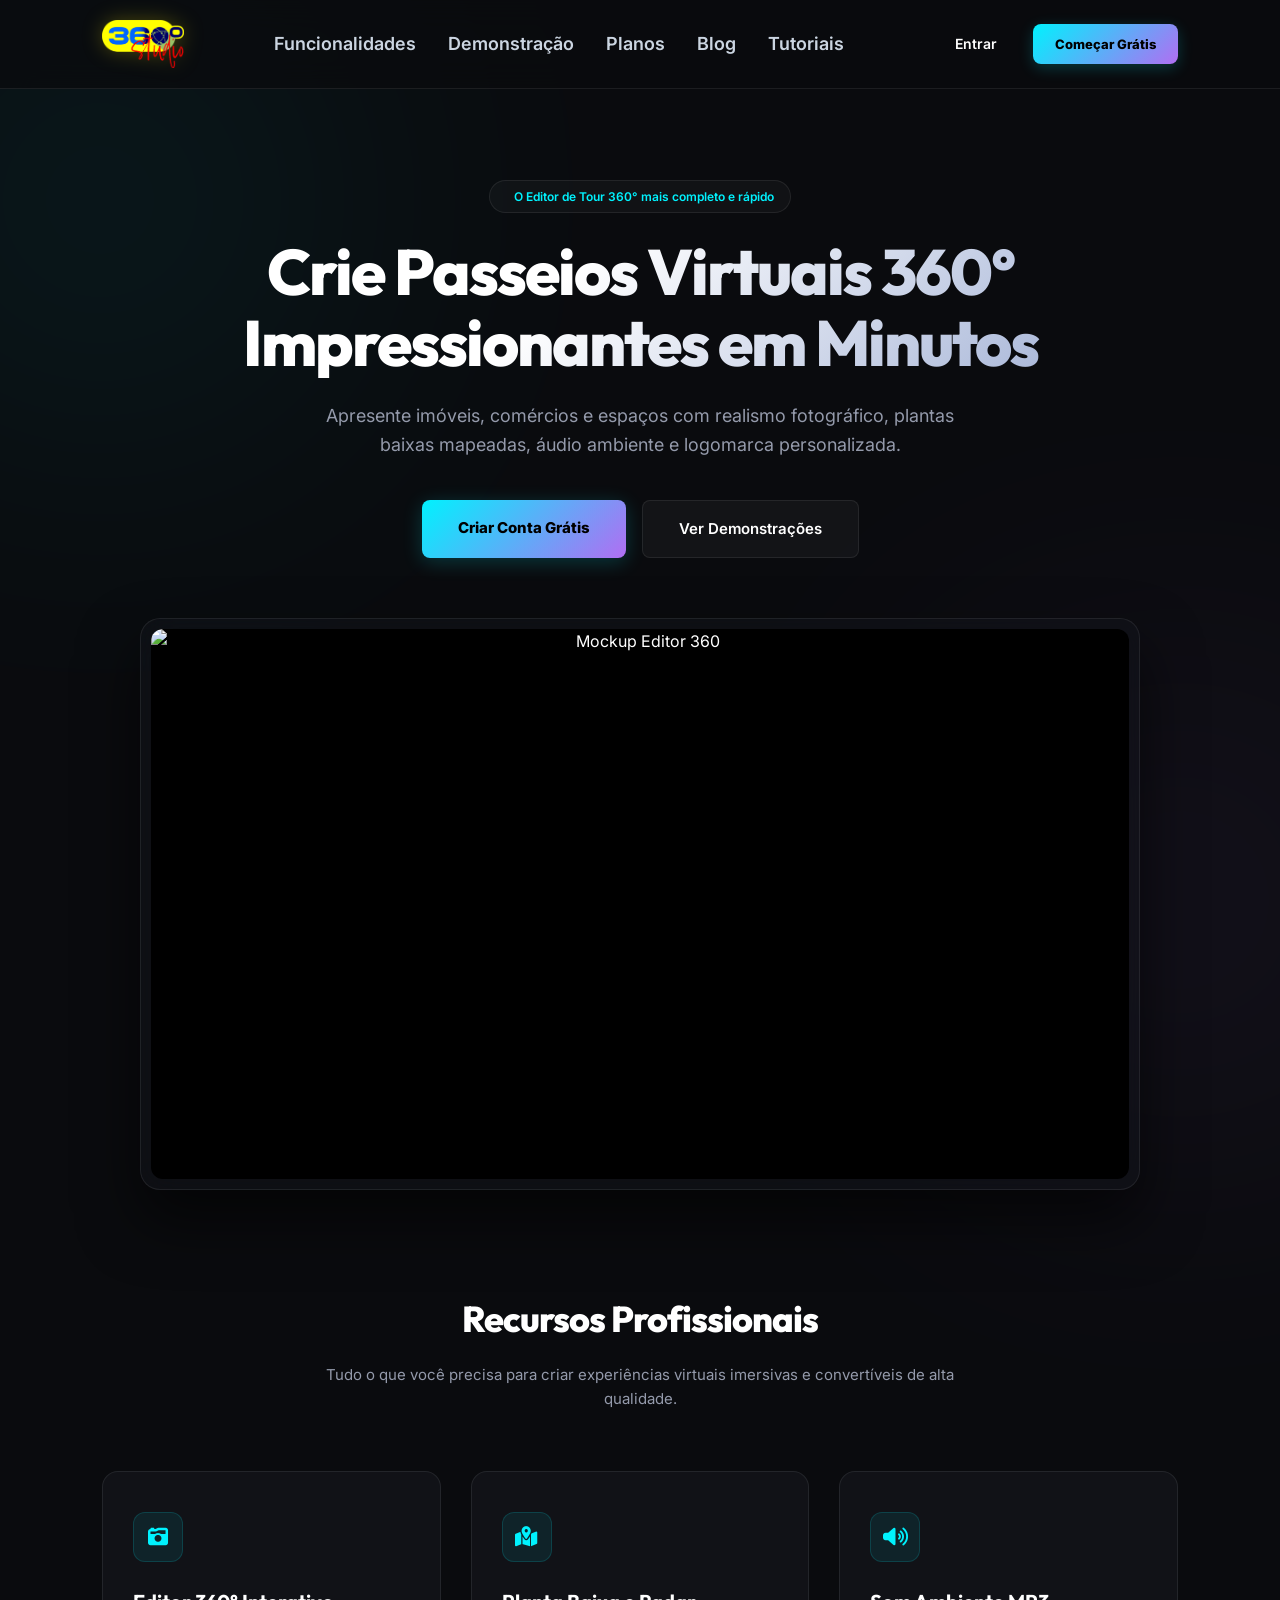
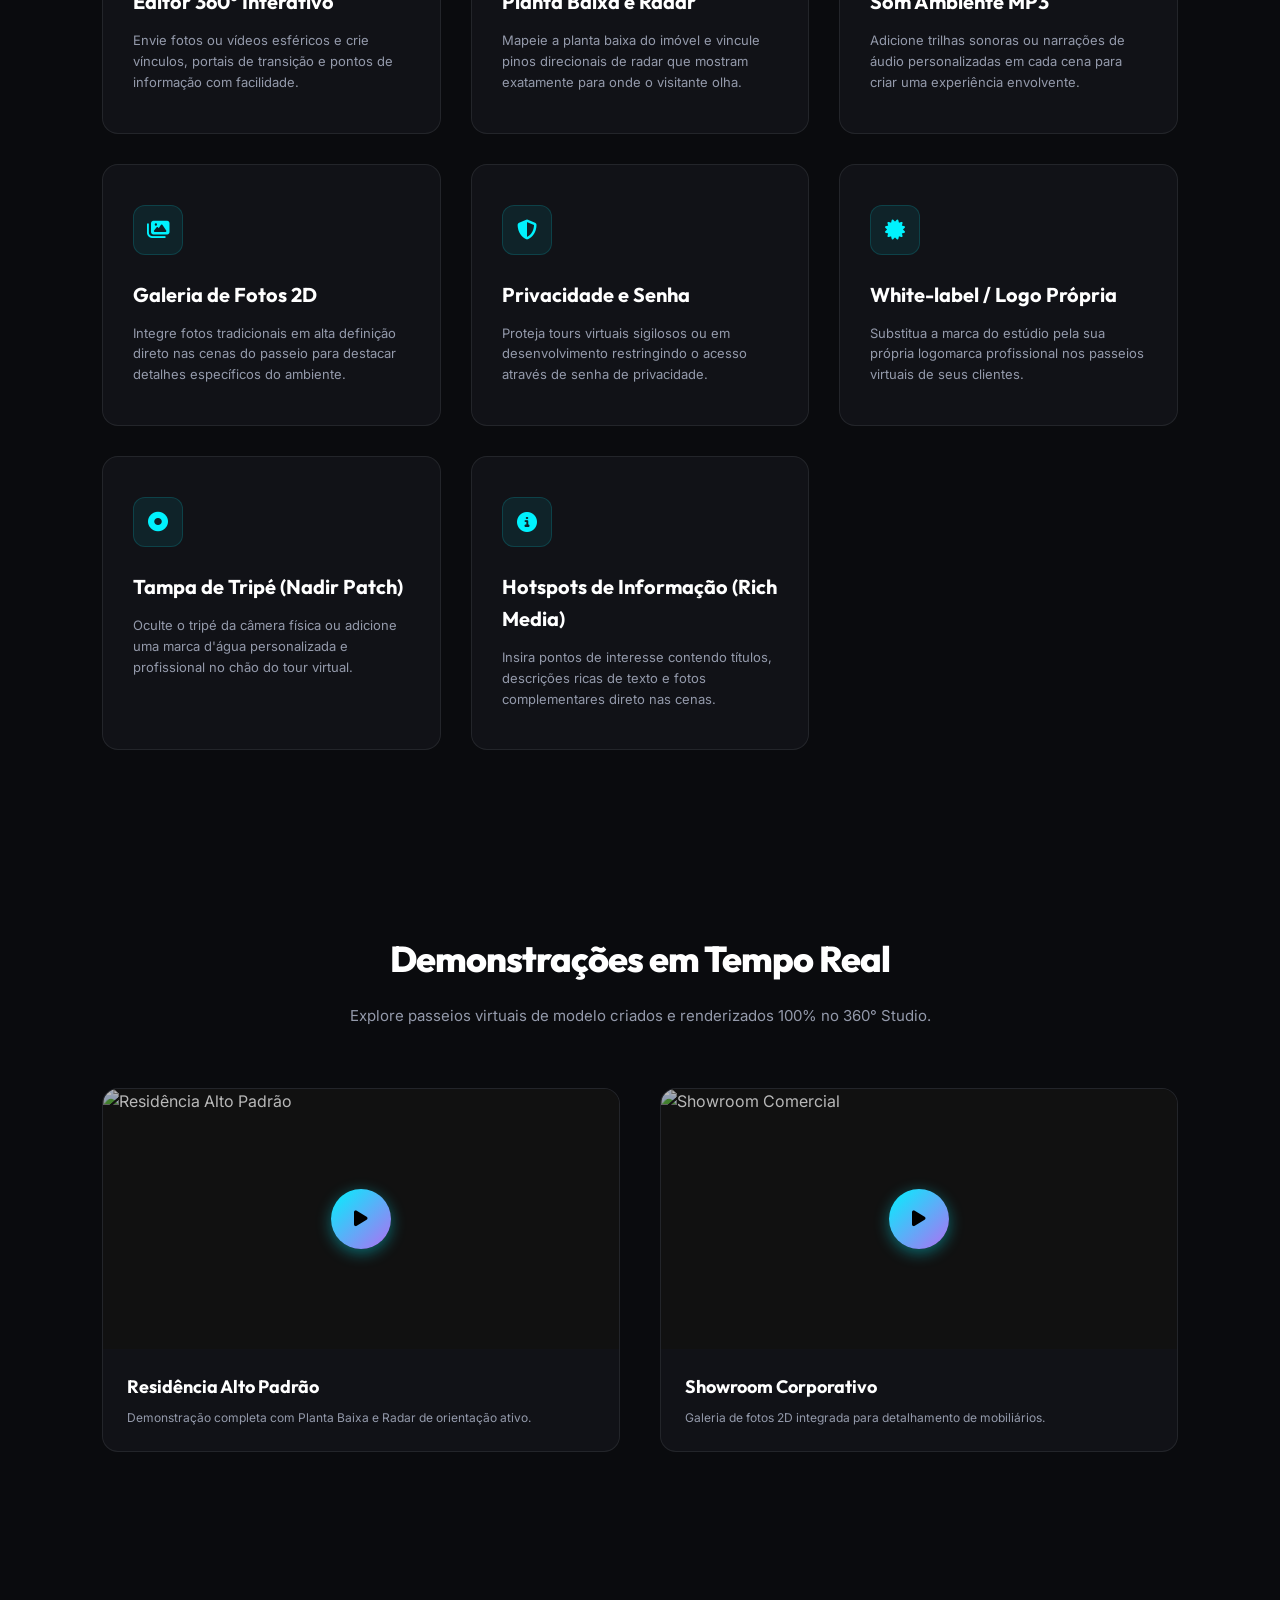
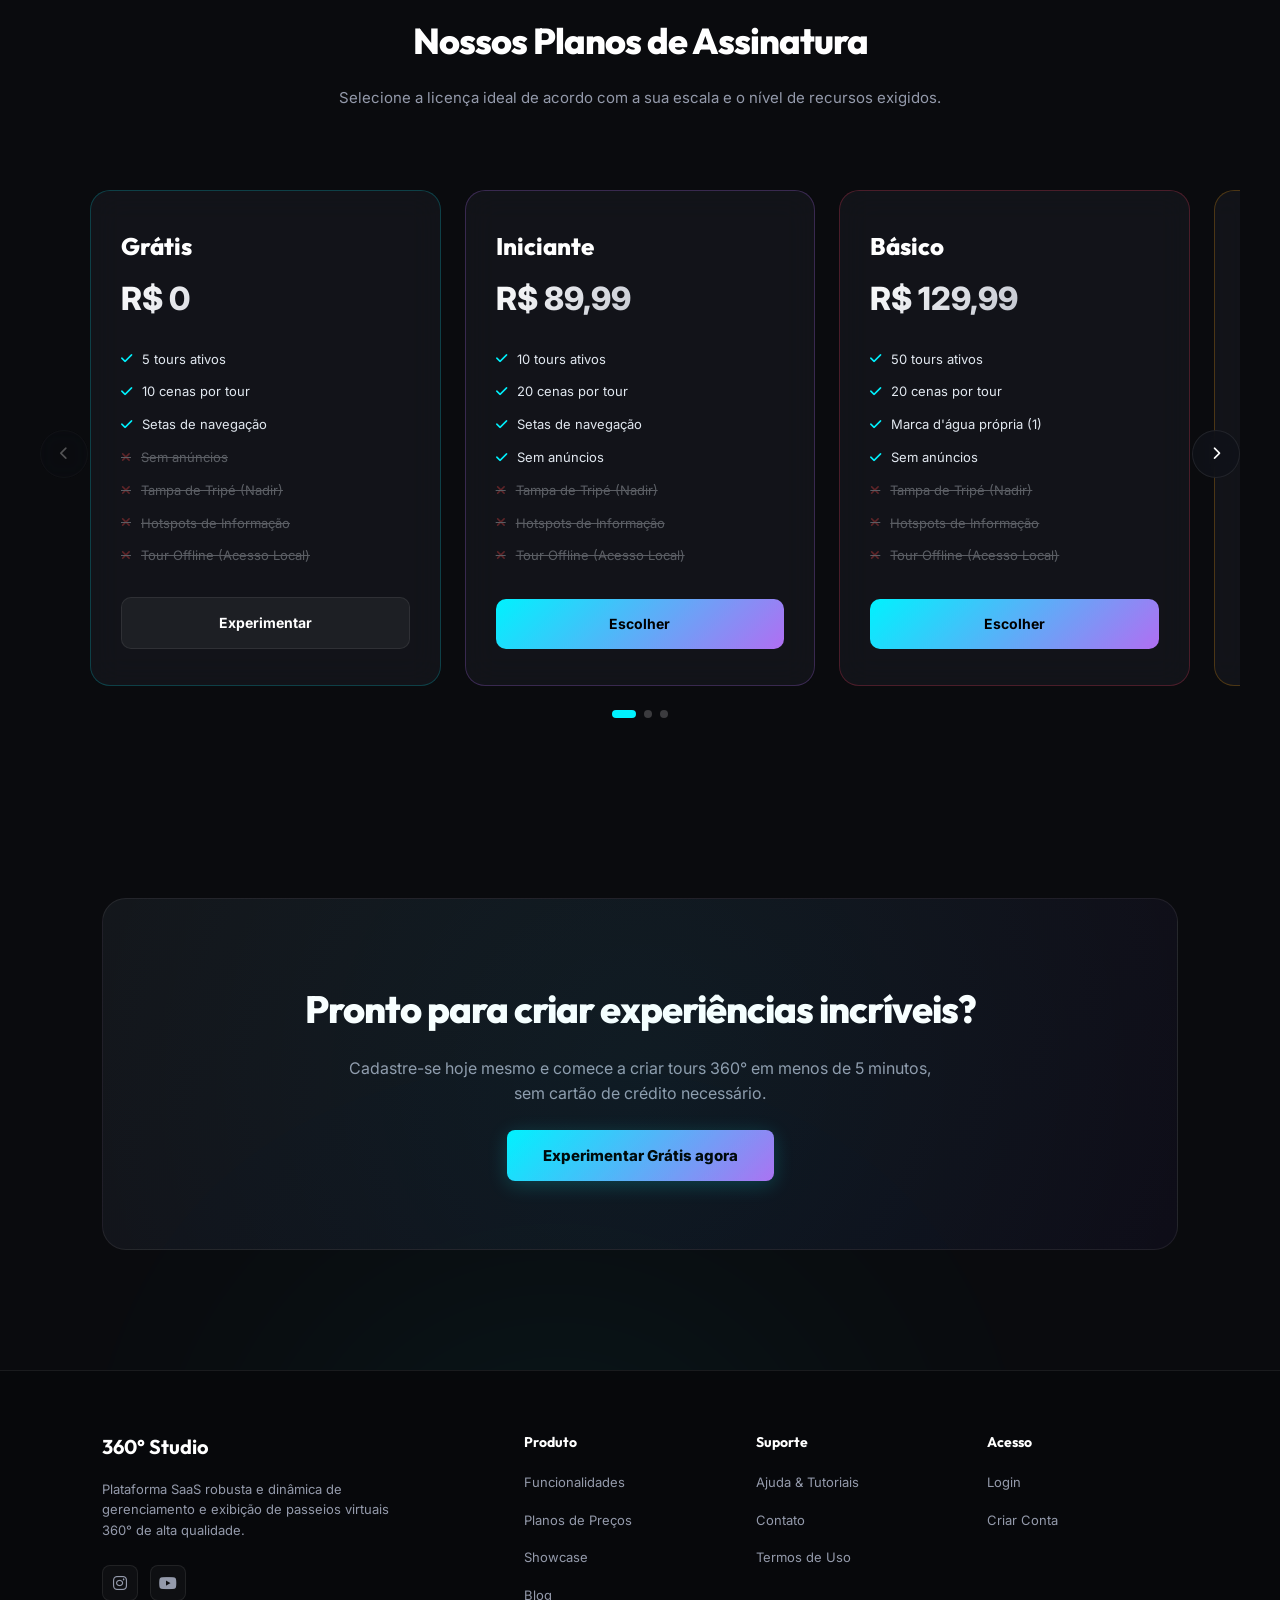
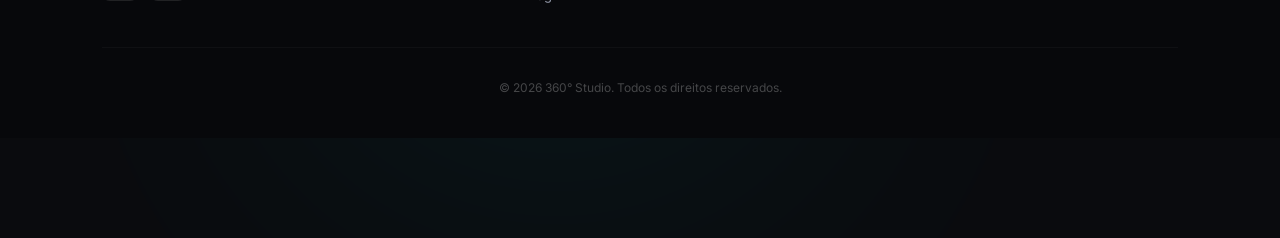
==== index.html @ ecffb5f2 "feat: HML environment on 360studio.hubdigital360.com/hml and instant hotspot creation with design st" ====
<!DOCTYPE html>
<html lang="pt-BR">
<head>
    <meta charset="UTF-8">
    <meta http-equiv="Cache-Control" content="no-cache, no-store, must-revalidate" />
    <meta http-equiv="Pragma" content="no-cache" />
    <meta http-equiv="Expires" content="0" />
    <meta name="viewport" content="width=device-width, initial-scale=1.0">
    <script>
        const urlParams = new URLSearchParams(window.location.search);
        if (!urlParams.has('id')) {
            window.location.href = 'home.html';
        }
    </script>
    <title>360º Studio - Plataforma de Tours Virtuais</title>
    <!-- Meta Tags para Compartilhamento e Redes Sociais (WhatsApp, Telegram, etc) -->
    <meta name="description" content="360º Studio - Plataforma profissional para criação e compartilhamento de tours virtuais imersivos em 360 graus.">
    <meta property="og:type" content="website">
    <meta property="og:url" content="https://360studio.hubdigital360.com/">
    <meta property="og:title" content="360º Studio - Plataforma de Tours Virtuais">
    <meta property="og:description" content="360º Studio - Plataforma profissional para criação e compartilhamento de tours virtuais imersivos em 360 graus.">
    <meta property="og:image" content="https://360studio.hubdigital360.com/assets/favicon.png">
    <meta property="twitter:card" content="summary_large_image">
    <meta property="twitter:title" content="360º Studio - Plataforma de Tours Virtuais">
    <meta property="twitter:description" content="360º Studio - Plataforma profissional para criação e compartilhamento de tours virtuais imersivos em 360 graus.">
    <!-- Google Fonts -->
    <link rel="preconnect" href="https://fonts.googleapis.com">
    <link rel="preconnect" href="https://fonts.gstatic.com" crossorigin>
    <link href="https://fonts.googleapis.com/css2?family=Inter:wght@300;400;500;600;700&family=Outfit:wght@400;600;700;800&display=swap" rel="stylesheet">
    <!-- FontAwesome Icons -->
    <link rel="stylesheet" href="https://cdnjs.cloudflare.com/ajax/libs/font-awesome/6.4.0/css/all.min.css">
    <!-- A-Frame VR Library -->
    <script src="https://aframe.io/releases/1.4.2/aframe.min.js"></script>
    <!-- A-Frame Look-At Component -->
    <script src="https://unpkg.com/aframe-look-at-component@0.8.0/dist/aframe-look-at-component.min.js"></script>
    <!-- Custom CSS -->
    <link rel="stylesheet" href="style.css?v=1.6.2">
    <!-- Favicon -->
    <link rel="icon" type="image/png" href="assets/favicon.png">
</head>
<body>
    <div class="app-container">
        <!-- SIDEBAR DE FERRAMENTAS MODULAR (RAIL + DRAWER) -->
        <aside class="sidebar-modular" id="sidebar">
            <!-- 1. ICON RAIL (Barra Vertical Compacta) -->
            <div class="editor-tool-rail">
                <div class="rail-top">
                    <a href="dashboard.html" class="tool-rail-btn rail-brand" title="Voltar ao Painel">
                        <i class="fa-solid fa-wand-magic-sparkles"></i>
                    </a>
                </div>

                <div class="rail-nav">
                    <button class="tool-rail-btn active" data-tab="scenes" title="Cenas do Tour" onclick="openToolTab('scenes')">
                        <i class="fa-solid fa-layer-group"></i>
                        <span>Cenas</span>
                    </button>

                    <button class="tool-rail-btn" data-tab="upload" title="Carregar Mídia 360°" onclick="openToolTab('upload')">
                        <i class="fa-solid fa-cloud-arrow-up"></i>
                        <span>Upload</span>
                    </button>

                    <button class="tool-rail-btn" data-tab="hotspots" title="Portais de Navegação" onclick="openToolTab('hotspots')">
                        <i class="fa-solid fa-location-dot"></i>
                        <span>Portais</span>
                    </button>

                    <button class="tool-rail-btn" data-tab="floorplan" title="Planta Baixa" onclick="openToolTab('floorplan')">
                        <i class="fa-solid fa-map"></i>
                        <span>Planta</span>
                    </button>

                    <button class="tool-rail-btn" data-tab="media" title="Som Ambiente & Galeria 2D" onclick="openToolTab('media')">
                        <i class="fa-solid fa-photo-film"></i>
                        <span>Mídia</span>
                    </button>

                    <button class="tool-rail-btn" data-tab="settings" title="Ajustes do Tour" onclick="openToolTab('settings')">
                        <i class="fa-solid fa-sliders"></i>
                        <span>Ajustes</span>
                    </button>
                </div>

                <div class="rail-bottom">
                    <button class="tool-rail-btn" id="btn-export" title="Exportar Tour (JSON)">
                        <i class="fa-solid fa-download"></i>
                        <span>Exportar</span>
                    </button>
                    <a href="dashboard.html" class="tool-rail-btn" title="Painel de Controle">
                        <i class="fa-solid fa-house"></i>
                        <span>Painel</span>
                    </a>
                </div>
            </div>

            <!-- 2. DRAWER (Painel Expansível da Ferramenta Ativa) -->
            <div class="editor-drawer open" id="editor-drawer" data-active-tab="scenes">
                <div class="drawer-header">
                    <h3 id="drawer-active-title">Cenas do Tour</h3>
                    <button class="drawer-close-btn" title="Recolher Painel" onclick="closeToolDrawer()">
                        <i class="fa-solid fa-xmark"></i>
                    </button>
                </div>

                <div class="drawer-content">
                    <!-- PAINEL: CENAS -->
                    <div class="drawer-pane" id="pane-scenes" style="display: block;">
                        <div class="tour-meta-card">
                            <div class="meta-field">
                                <label for="tour-title-input">Nome do Tour</label>
                                <input type="text" id="tour-title-input" value="Meu Tour Virtual 360">
                            </div>
                        </div>
                        <div class="scenes-section" style="padding: 16px 20px;">
                            <div class="section-title-row">
                                <h3>Lista de Cenas</h3>
                                <span class="badge" id="scenes-count">0</span>
                            </div>
                            <div class="scenes-list" id="scenes-list" style="margin-top: 10px;">
                                <!-- Gerado dinamicamente -->
                            </div>

                            <!-- Card de Ajuste do Ângulo Inicial da Foto Ativa -->
                            <div id="quick-scene-view-card" class="tour-meta-card" style="margin-top: 15px; border-top: 1px solid rgba(255,255,255,0.08); padding-top: 15px;">
                                <div style="display: flex; justify-content: space-between; align-items: center; margin-bottom: 6px;">
                                    <label style="font-size: 11px; font-weight: 600; color: #00f2fe; display: flex; align-items: center; gap: 5px;">
                                        <i class="fa-solid fa-camera-rotate"></i> Ângulo Inicial desta Foto
                                    </label>
                                    <span id="quick-initial-yaw-display" style="font-size: 11px; font-family: monospace; background: rgba(0,242,254,0.1); color: #00f2fe; padding: 2px 6px; border-radius: 4px;">0°</span>
                                </div>
                                <p style="font-size: 10px; color: var(--text-secondary); margin-bottom: 8px; line-height: 1.3;">
                                    Gire a câmera no visualizador para a posição desejada e clique em <strong>Salvar Visão Atual</strong>.
                                </p>
                                <div style="display: flex; gap: 6px;">
                                    <button id="btn-quick-set-initial-yaw" class="btn btn-secondary btn-sm" style="flex: 1; font-size: 11px; padding: 7px; background: rgba(0, 242, 254, 0.08); border-color: rgba(0, 242, 254, 0.3); color: #00f2fe; display: flex; align-items: center; justify-content: center; gap: 5px;">
                                        <i class="fa-solid fa-camera-rotate"></i> Salvar Visão Atual
                                    </button>
                                    <button id="btn-quick-preview-initial-yaw" class="btn btn-secondary btn-sm" title="Apontar câmera para o ângulo inicial salvo" style="padding: 7px 10px; font-size: 11px;">
                                        <i class="fa-solid fa-crosshairs"></i> Testar
                                    </button>
                                </div>
                            </div>
                        </div>
                    </div>

                    <!-- PAINEL: UPLOAD -->
                    <div class="drawer-pane" id="pane-upload" style="display: none;">
                        <div class="upload-section" style="padding: 16px 20px;">
                            <div class="drag-drop-zone" id="drop-zone">
                                <i class="fa-solid fa-cloud-arrow-up upload-icon"></i>
                                <p class="upload-text">Arraste fotos/vídeos ou clique para selecionar</p>
                                <span class="file-info">Suporta JPG, PNG, WEBP, AVIF e MP4 360° (Equiretangulares)</span>
                                <input type="file" id="file-input" multiple accept="image/jpeg,image/png,image/webp,image/avif,video/mp4,.insp,.dng" style="display: none;">
                            </div>
                            <!-- Barra de progresso de upload -->
                            <div id="upload-progress-container" class="upload-progress-container" style="display: none; margin-top: 12px;">
                                <div class="upload-progress-info">
                                    <span id="upload-filename">Enviando arquivo...</span>
                                    <span id="upload-percentage">0%</span>
                                </div>
                                <div class="upload-progress-bar-bg">
                                    <div id="upload-progress-bar" class="upload-progress-bar" style="width: 0%;"></div>
                                </div>
                            </div>
                        </div>
                    </div>

                    <!-- PAINEL: PORTAIS / HOTSPOTS -->
                    <div class="drawer-pane" id="pane-hotspots" style="display: none;">
                        <div class="tour-meta-card">
                            <div class="meta-field">
                                <label for="hotspots-active-scene-name">Cena Atual</label>
                                <input type="text" id="hotspots-active-scene-name" readonly value="Carregando..." style="cursor: default;">
                            </div>
                        </div>
                        <div class="scenes-section" style="padding: 16px 20px;">
                            <div style="margin-bottom: 15px;">
                                <button id="btn-sidebar-add-portal" class="btn btn-primary btn-block" style="padding: 10px; font-weight: 600; display: flex; align-items: center; justify-content: center; gap: 8px; width: 100%;">
                                    <i class="fa-solid fa-plus-circle"></i> Adicionar Portal
                                </button>
                            </div>
                            <div class="section-title-row">
                                <h3>Lista de Portais</h3>
                                <span class="badge" id="hotspots-count">0</span>
                            </div>
                            <div class="scenes-list" id="hotspots-list" style="margin-top: 10px;">
                                <!-- Gerado dinamicamente -->
                            </div>
                        </div>
                    </div>

                    <!-- PAINEL: PLANTA BAIXA -->
                    <div class="drawer-pane" id="pane-floorplan" style="display: none;">
                        <div class="floorplan-section" id="floorplan-sidebar-section" style="padding: 16px 20px;">
                            <div class="section-title-row">
                                <h3>Planta Baixa</h3>
                                <span class="badge" id="floorplan-status-badge" style="background: rgba(255,255,255,0.1); color: var(--text-secondary); font-size: 10px;">Sem Mapa</span>
                            </div>
                            
                            <!-- Estado sem mapa -->
                            <div id="floorplan-upload-zone" class="floorplan-upload-zone" style="margin-top: 10px;">
                                <i class="fa-solid fa-map-location-dot" style="font-size: 24px; color: var(--color-purple); margin-bottom: 8px;"></i>
                                <p style="font-size: 12px; margin: 0; opacity: 0.8;">Carregar Planta Baixa (JPG/PNG/WEBP/AVIF)</p>
                                <input type="file" id="floorplan-file-input" accept="image/jpeg,image/png,image/webp,image/avif" style="display: none;">
                            </div>

                            <!-- Estado com mapa -->
                            <div id="floorplan-preview-container" style="display: none; flex-direction: column; gap: 10px; margin-top: 10px;">
                                <div class="floorplan-preview-box">
                                    <img id="floorplan-preview-img" src="" alt="Planta Baixa" style="width: 100%; border-radius: 6px; border: 1px solid rgba(255,255,255,0.1); display: block; max-height: 120px; object-fit: contain; background: rgba(0,0,0,0.2);">
                                </div>
                                <div class="floorplan-actions-row" style="display: flex; gap: 8px;">
                                    <button id="btn-open-floorplan-editor" class="btn btn-secondary btn-sm btn-flex" style="flex: 1; border-color: #00f2fe; color: #00f2fe; background: rgba(0, 242, 254, 0.08); font-size: 11px; padding: 6px;">
                                        <i class="fa-solid fa-arrows-to-dot"></i> Ajustar Radares
                                    </button>
                                    <button id="btn-delete-floorplan" class="btn btn-secondary btn-sm" title="Excluir Planta Baixa" style="border-color: #ff4a5a; color: #ff4a5a; background: rgba(255, 74, 90, 0.08); padding: 6px 10px;">
                                        <i class="fa-solid fa-trash"></i>
                                    </button>
                                </div>
                            </div>
                        </div>
                    </div>

                    <!-- PAINEL: MÍDIA (SOM & GALERIA 2D) -->
                    <div class="drawer-pane" id="pane-media" style="display: none;">
                        <div class="active-scene-settings-section" id="active-scene-settings-section" style="padding: 16px 20px;">
                            <!-- Nome da Cena -->
                            <div>
                                <label style="font-size: 11px; color: var(--text-secondary); display: block; margin-bottom: 5px;">Nome da Cena Ativa</label>
                                <input type="text" id="input-scene-title" style="width: 100%; padding: 8px; background: #1a1c23; border: 1px solid rgba(255,255,255,0.1); border-radius: 6px; color: #fff; font-size: 12px; outline: none;">
                            </div>

                            <!-- Posição Inicial da Imagem (Yaw) -->
                            <div style="margin-top: 15px;">
                                <div style="display: flex; justify-content: space-between; align-items: center; margin-bottom: 5px;">
                                    <label style="font-size: 11px; color: var(--text-secondary);">Ângulo Inicial de Visualização</label>
                                    <span id="badge-initial-yaw-pro" style="font-size: 9px; padding: 2px 5px; background: linear-gradient(135deg, #ffaa00, #ff6a00); color: #000; font-weight: bold; border-radius: 4px; display: none;">PRO</span>
                                </div>
                                <div style="display: flex; gap: 8px;">
                                    <input type="number" id="input-initial-yaw" placeholder="0" style="width: 70px; padding: 8px; background: #1a1c23; border: 1px solid rgba(255,255,255,0.1); border-radius: 6px; color: #fff; font-size: 12px; outline: none; text-align: center;">
                                    <button id="btn-set-initial-yaw" class="btn btn-secondary btn-sm" style="flex-grow: 1; font-size: 11px; display: flex; align-items: center; justify-content: center; gap: 4px; padding: 8px; background: rgba(0, 242, 254, 0.08); border-color: rgba(0, 242, 254, 0.3); color: #00f2fe;">
                                        <i class="fa-solid fa-camera-rotate"></i> Definir Visão Atual
                                    </button>
                                </div>
                                <p style="font-size: 10px; color: var(--text-secondary); margin-top: 5px; line-height: 1.3;">Aponte a câmera na direção desejada e clique em "Definir Visão Atual" para salvar o ângulo inicial da cena.</p>
                            </div>

                            <!-- Som Ambiente (MP3) -->
                            <div style="margin-top: 15px;">
                                <label style="font-size: 11px; color: var(--text-secondary); display: block; margin-bottom: 5px;">Som Ambiente (MP3)</label>
                                <div id="audio-upload-zone" class="audio-upload-zone" style="border: 1px dashed rgba(255, 255, 255, 0.15); border-radius: 6px; padding: 12px; text-align: center; cursor: pointer; background: rgba(0,0,0,0.15); transition: all 0.3s;">
                                    <i class="fa-solid fa-volume-high" style="font-size: 16px; color: var(--color-purple); margin-bottom: 4px; display: block;"></i>
                                    <span style="font-size: 11px; opacity: 0.8;">Carregar Áudio (MP3)</span>
                                    <input type="file" id="audio-file-input" accept="audio/mpeg" style="display: none;">
                                </div>
                                <div id="audio-preview-container" style="display: none; align-items: center; gap: 10px; margin-top: 5px; border: 1px solid rgba(255, 255, 255, 0.08); border-radius: 6px; padding: 6px; background: rgba(255,255,255,0.03);">
                                    <i class="fa-solid fa-file-audio" style="font-size: 18px; color: #00f2fe;"></i>
                                    <span id="audio-preview-filename" style="font-size: 11px; color: var(--text-secondary); flex-grow: 1; overflow: hidden; text-overflow: ellipsis; white-space: nowrap;">audio.mp3</span>
                                    <button id="btn-delete-audio" class="btn btn-secondary btn-sm" title="Remover Áudio" style="border-color: #ff4a5a; color: #ff4a5a; background: rgba(255, 74, 90, 0.08); padding: 4px 8px; font-size: 11px;">
                                        <i class="fa-solid fa-trash"></i>
                                    </button>
                                </div>
                            </div>

                            <!-- Galeria 2D Complementar -->
                            <div style="margin-top: 15px;">
                                <label style="font-size: 11px; color: var(--text-secondary); display: block; margin-bottom: 5px;">Galeria de Imagens 2D</label>
                                <div id="gallery-upload-zone" style="border: 1px dashed rgba(255, 255, 255, 0.15); border-radius: 6px; padding: 12px; text-align: center; cursor: pointer; background: rgba(0,0,0,0.15); transition: all 0.3s; margin-bottom: 8px;">
                                    <i class="fa-solid fa-images" style="font-size: 16px; color: var(--color-blue); margin-bottom: 4px; display: block;"></i>
                                    <span style="font-size: 11px; opacity: 0.8;">Adicionar Fotos (2D)</span>
                                    <input type="file" id="gallery-file-input" accept="image/jpeg,image/png,image/webp,image/avif" multiple style="display: none;">
                                </div>
                                <div id="gallery-thumbs-list" style="display: flex; flex-wrap: wrap; gap: 5px; margin-top: 5px;"></div>
                            </div>
                        </div>
                    </div>

                    <!-- PAINEL: AJUSTES (LOGO & PRIVACIDADE) -->
                    <div class="drawer-pane" id="pane-settings" style="display: none;">
                        <div class="settings-section" id="tour-settings-sidebar-section" style="padding: 16px 20px;">
                            <!-- Upload de Logomarca -->
                            <div class="setting-item">
                                <label style="font-size: 11px; color: var(--text-secondary); display: block; margin-bottom: 5px;">Logomarca do Cliente</label>
                                <div id="logo-upload-zone" class="logo-upload-zone" style="border: 1px dashed rgba(255, 255, 255, 0.15); border-radius: 6px; padding: 12px; text-align: center; cursor: pointer; background: rgba(0,0,0,0.15); transition: all 0.3s;">
                                    <i class="fa-solid fa-cloud-arrow-up" style="font-size: 16px; color: var(--color-accent); margin-bottom: 4px; display: block;"></i>
                                    <span style="font-size: 11px; opacity: 0.8;">Carregar Logo (PNG, WEBP, AVIF)</span>
                                    <input type="file" id="logo-file-input" accept="image/png,image/webp,image/avif,image/jpeg" style="display: none;">
                                </div>
                                <div id="logo-preview-container" style="display: none; align-items: center; gap: 10px; margin-top: 5px; border: 1px solid rgba(255, 255, 255, 0.08); border-radius: 6px; padding: 6px; background: rgba(255,255,255,0.03);">
                                    <img id="logo-preview-img" src="" alt="Logo" style="height: 32px; max-width: 100px; object-fit: contain; background: rgba(0,0,0,0.3); border-radius: 4px; padding: 2px;">
                                    <span style="font-size: 11px; color: var(--text-secondary); flex-grow: 1; overflow: hidden; text-overflow: ellipsis; white-space: nowrap;">Logo ativa</span>
                                    <button id="btn-delete-logo" class="btn btn-secondary btn-sm" title="Excluir Logo" style="border-color: #ff4a5a; color: #ff4a5a; background: rgba(255, 74, 90, 0.08); padding: 4px 8px; font-size: 11px;">
                                        <i class="fa-solid fa-trash"></i>
                                    </button>
                                </div>
                            </div>
                            
                            <!-- Tampa de Tripé (Nadir) -->
                            <div class="setting-item" style="margin-top: 15px; border-top: 1px solid rgba(255,255,255,0.08); padding-top: 15px;" id="nadir-settings-item">
                                <div style="display: flex; justify-content: space-between; align-items: center; margin-bottom: 8px;">
                                    <label style="font-size: 11px; color: var(--text-secondary); margin: 0;">Tampa de Tripé (Nadir)</label>
                                    <span id="badge-nadir-pro" style="font-size: 9px; padding: 2px 5px; background: linear-gradient(135deg, #ffaa00, #ff6a00); color: #000; font-weight: bold; border-radius: 4px; display: none;">PRO</span>
                                </div>
                                <div class="nadir-controls" style="display: flex; flex-direction: column; gap: 8px;">
                                    <label class="checkbox-container" style="font-size: 12px; display: flex; align-items: center; gap: 8px; color: #fff; cursor: pointer; margin-bottom: 0;">
                                        <input type="checkbox" id="checkbox-nadir-enabled" style="cursor: pointer;"> Habilitar tampa no chão
                                    </label>
                                    
                                    <div id="nadir-sub-settings" style="display: none; flex-direction: column; gap: 8px; margin-top: 5px;">
                                        <label class="checkbox-container" style="font-size: 11px; display: flex; align-items: center; gap: 8px; color: var(--text-secondary); cursor: pointer; margin-bottom: 0;">
                                            <input type="checkbox" id="checkbox-nadir-use-logo" style="cursor: pointer;" checked> Usar Logomarca do Tour
                                        </label>
                                        
                                        <div id="nadir-custom-upload" style="display: none; flex-direction: column; gap: 5px;">
                                            <div id="nadir-upload-zone" style="border: 1px dashed rgba(255, 255, 255, 0.15); border-radius: 6px; padding: 10px; text-align: center; cursor: pointer; background: rgba(0,0,0,0.15); transition: all 0.3s;">
                                                <i class="fa-solid fa-cloud-arrow-up" style="font-size: 14px; color: var(--color-accent); margin-bottom: 4px; display: block;"></i>
                                                <span style="font-size: 10px; opacity: 0.8; display: block;">Imagem do Nadir</span>
                                                <input type="file" id="nadir-file-input" accept="image/png,image/webp,image/avif,image/jpeg" style="display: none;">
                                            </div>
                                            <div id="nadir-preview-container" style="display: none; align-items: center; gap: 10px; border: 1px solid rgba(255, 255, 255, 0.08); border-radius: 6px; padding: 4px; background: rgba(255,255,255,0.03);">
                                                <img id="nadir-preview-img" src="" alt="Nadir" style="height: 24px; width: 24px; border-radius: 50%; object-fit: cover; background: rgba(0,0,0,0.3);">
                                                <span style="font-size: 10px; color: var(--text-secondary); flex-grow: 1; overflow: hidden; text-overflow: ellipsis; white-space: nowrap;">Imagem ativa</span>
                                                <button id="btn-delete-nadir-img" class="btn btn-secondary btn-sm" title="Excluir Imagem" style="border-color: #ff4a5a; color: #ff4a5a; background: rgba(255, 74, 90, 0.08); padding: 2px 6px; font-size: 10px;">
                                                    <i class="fa-solid fa-trash"></i>
                                                </button>
                                            </div>
                                        </div>
 
                                        <div style="display: flex; flex-direction: column; gap: 4px; margin-top: 5px;">
                                            <div style="display: flex; justify-content: space-between; font-size: 11px; color: var(--text-secondary);">
                                                <span>Tamanho da tampa</span>
                                                <span id="nadir-radius-value">0.8m</span>
                                            </div>
                                            <input type="range" id="slider-nadir-radius" min="0.4" max="2.0" step="0.1" value="0.8" style="width: 100%; accent-color: var(--color-accent); height: 4px; cursor: pointer;">
                                        </div>
                                    </div>
                                </div>
                            </div>
 
                            <!-- Controle de Privacidade -->
                            <div class="setting-item" style="margin-top: 15px;">
                                <label style="font-size: 11px; color: var(--text-secondary); display: block; margin-bottom: 5px;">Acesso e Privacidade Externa</label>
                                <select id="select-privacy" class="form-control" style="width: 100%; padding: 8px; background: #1a1c23; border: 1px solid rgba(255,255,255,0.1); border-radius: 6px; color: #fff; font-size: 12px; outline: none; cursor: pointer;">
                                    <option value="public">🟢 Link Público (Ativo para todos)</option>
                                    <option value="disabled">🔴 Desativado (Link Público Bloqueado)</option>
                                    <option value="password">🔑 Protegido por Senha</option>
                                </select>
                                <div id="password-input-wrapper" style="display: none; margin-top: 8px; position: relative;">
                                    <input type="text" id="input-privacy-password" placeholder="Definir senha de acesso" style="width: 100%; padding: 8px 30px 8px 10px; background: #1a1c23; border: 1px solid rgba(255,255,255,0.15); border-radius: 6px; color: #fff; font-size: 12px; outline: none;">
                                    <i class="fa-solid fa-key" style="position: absolute; right: 10px; top: 10px; font-size: 12px; color: var(--text-secondary);"></i>
                                </div>
                                <button id="btn-copy-public-link" class="btn btn-secondary btn-sm" style="width: 100%; margin-top: 10px; border-color: rgba(0, 242, 254, 0.3); color: #00f2fe; background: rgba(0, 242, 254, 0.08); font-size: 11px; padding: 8px; display: flex; align-items: center; justify-content: center; gap: 6px;">
                                    <i class="fa-solid fa-share-nodes"></i> Copiar Link de Visualização
                                </button>
                            </div>

                            <!-- Integração Google Street View -->
                            <div class="setting-item" style="margin-top: 15px; border-top: 1px solid rgba(255,255,255,0.08); padding-top: 15px;">
                                <div style="display: flex; justify-content: space-between; align-items: center; margin-bottom: 8px;">
                                    <label style="font-size: 11px; color: var(--text-secondary); margin: 0; display: flex; align-items: center; gap: 6px;">
                                        <i class="fa-solid fa-street-view" style="color: #ea4335;"></i> Google Street View
                                    </label>
                                    <span id="gsv-connection-badge" class="badge" style="background: rgba(255,255,255,0.1); color: var(--text-secondary); font-size: 9px;">Desconectado</span>
                                </div>
                                <div style="display: flex; flex-direction: column; gap: 8px;">
                                    <button id="btn-gsv-connect" class="btn btn-secondary btn-sm" style="width: 100%; border-color: rgba(66, 133, 244, 0.3); color: #4285f4; background: rgba(66, 133, 244, 0.08); font-size: 11px; padding: 8px; display: flex; align-items: center; justify-content: center; gap: 6px;">
                                        <i class="fa-brands fa-google"></i> Conectar Conta Google
                                    </button>
                                    <button id="btn-gsv-publish-open" class="btn btn-primary btn-sm" style="width: 100%; font-size: 11px; padding: 8px; display: flex; align-items: center; justify-content: center; gap: 6px; background: linear-gradient(135deg, #ea4335, #ff6b5a); border: none;">
                                        <i class="fa-solid fa-location-dot"></i> Publicar no Google Maps
                                    </button>
                                </div>
                            </div>
                        </div>
                    </div>
                </div>
            </div>
        </aside>

        <!-- CONTAINER PRINCIPAL (VISUALIZADOR) -->
        <main class="viewer-container">
            <!-- Barra Superior do Visualizador -->
            <header class="top-bar">
                <div style="display: flex; align-items: center; gap: 15px;">
                    <button id="btn-toggle-sidebar" class="btn-sidebar-toggle-top" title="Ocultar / Expandir barra lateral (Shift + S)" onclick="toggleSidebar()">
                        <i class="fa-solid fa-bars-staggered"></i>
                    </button>
                    <a href="dashboard.html" class="logo" style="text-decoration: none; display: flex; align-items: center; gap: 8px; margin-right: 8px;" title="360° Studio" id="viewer-logo-link">
                        <img src="assets/logo.png" alt="360° Studio" style="max-height: 40px; display: block; object-fit: contain;">
                    </a>
                    <div class="tour-info" style="border-left: 1px solid rgba(255,255,255,0.1); padding-left: 15px;">
                        <h1 id="tour-display-title">Meu Tour Virtual 360</h1>
                        <p id="scene-display-title">Nenhuma cena selecionada</p>
                    </div>
                </div>
                <div style="display: flex; align-items: center; gap: 10px;">
                    <button id="btn-topbar-copy-link" class="mode-btn" style="border-color: rgba(0, 242, 254, 0.3); color: #00f2fe; background: rgba(0, 242, 254, 0.08); display: inline-flex; align-items: center; gap: 6px;" title="Copiar Link de Visualização Pública">
                        <i class="fa-solid fa-share-nodes"></i> Copiar Link
                    </button>
                    <a href="tutoriais.html" target="_blank" class="mode-btn" style="text-decoration: none; display: inline-flex; align-items: center; gap: 5px; border: 1px solid rgba(56, 189, 248, 0.25); color: #38bdf8; background: rgba(56, 189, 248, 0.08); border-radius: 20px; padding: 8px 16px;">
                        <i class="fa-regular fa-circle-question"></i> Ajuda
                    </a>
                    <button id="btn-enter-vr" class="mode-btn" style="border-color: var(--color-purple); color: #b16ef2; background: rgba(155, 81, 224, 0.08); display: inline-flex; align-items: center; gap: 6px;" title="Ativar Modo Óculos VR / Estereoscópico">
                        <i class="fa-solid fa-vr-cardboard"></i> Modo VR
                    </button>
                    <a href="dashboard.html" id="btn-dashboard" class="mode-btn" style="text-decoration: none; display: flex; align-items: center; gap: 5px;">
                        <i class="fa-solid fa-house"></i> Painel
                    </a>
                    <div class="mode-selector">
                        <button id="btn-mode-edit" class="mode-btn active">
                            <i class="fa-solid fa-pen-ruler"></i> Editor
                        </button>
                        <button id="btn-mode-view" class="mode-btn">
                            <i class="fa-solid fa-eye"></i> Visualizar
                        </button>
                    </div>
                </div>
            </header>

            <!-- CANVAS DE RENDERIZAÇÃO 360° (A-FRAME) -->
            <div class="canvas-wrapper" id="canvas-wrapper">
                <!-- A-Scene do A-Frame -->
                <a-scene embedded loading-screen="dotsColor: #00f2fe; backgroundColor: #0d0e12" cursor="rayOrigin: mouse" raycaster="objects: .hotspot-element, [click-listener], #sky-viewer, #video-viewer, a-sky, a-videosphere" renderer="antialias: true; highRefreshRate: true; precision: high; colorManagement: true;">
                    <!-- Elementos de mídia carregados dinamicamente no asset manager -->
                    <a-assets id="assets-manager">
                        <!-- Imagens e vídeos de amostra serão inseridos aqui pelo JS -->
                    </a-assets>

                    <!-- Câmera com cursor para interagir com os hotspots -->
                    <a-entity id="rig" position="0 0 0">
                        <a-camera id="camera" look-controls="pointerLockEnabled: false; reverseMouseDrag: true" wasd-controls="enabled: false" rotation-listener>
                            <!-- Cursor visual de mira no modo edição -->
                            <a-entity id="scene-cursor" 
                                      position="0 0 -1" 
                                      geometry="primitive: ring; radiusInner: 0.01; radiusOuter: 0.015" 
                                      material="color: #00f2fe; shader: flat; opacity: 0.8"
                                      visible="false">
                            </a-entity>
                        </a-camera>
                    </a-entity>

                    <!-- Céu 360° para Imagem -->
                    <a-sky id="sky-viewer" radius="100" rotation="0 -90 0" visible="false" material="shader: flat; npot: true" geometry="primitive: sphere; radius: 100; segmentsWidth: 128; segmentsHeight: 64"></a-sky>

                    <!-- Céu 360° para Vídeo -->
                    <a-videosphere id="video-viewer" radius="100" rotation="0 -90 0" visible="false" play-on-window-click></a-videosphere>

                    <!-- Container para os Hotspots da cena ativa -->
                    <a-entity id="hotspots-container"></a-entity>
                </a-scene>
                <!-- Overlay de Instruções Modo Edição -->
                <div id="editor-hint" class="editor-hint">
                    <i class="fa-solid fa-info-circle"></i>
                    <span>Modo Edição Ativo. Clique em <strong>"Adicionar Hotspot"</strong> e depois clique no local da imagem 360° para fixá-lo.</span>
                </div>

                <!-- Marca d'água promocional para plano Grátis -->
                <div id="promotional-watermark" class="promotional-watermark" style="display: none;">
                    <a href="home.html">
                        <i class="fa-solid fa-wand-magic-sparkles"></i> <span>Criado com 360° Studio</span>
                    </a>
                </div>

                <!-- Logo customizada do cliente -->
                <div id="custom-client-logo" class="custom-client-logo" style="display: none;">
                    <img id="client-logo-img" src="" alt="Logo">
                </div>

                <!-- Overlay de Publicidades (Plano Grátis) -->
                <div id="google-ads-overlay" class="google-ads-overlay" style="display: none;">
                    <div id="google-ads-container" class="google-ads-container">
                        <div class="ads-header">
                            <span>Anúncio Patrocinado</span>
                            <div class="ads-close-wrapper">
                                <span id="ads-countdown" class="ads-countdown">10s</span>
                                <button id="close-ads-btn" class="close-ads-btn" onclick="document.getElementById('google-ads-overlay').style.display='none'">&times;</button>
                            </div>
                        </div>
                        <!-- Barra de Progresso de Tempo -->
                        <div class="ads-progress-container">
                            <div id="ads-progress-bar" class="ads-progress-bar"></div>
                        </div>
                        <div class="ads-body">
                            <div class="ads-placeholder-box">
                                <i class="fa-solid fa-rectangle-ad ads-icon"></i>
                                <span class="ads-title">Google Ads</span>
                                <span class="ads-subtitle">Este é um anúncio patrocinado exibido no plano Grátis. Para remover os anúncios e desbloquear todos os recursos premium do 360° Studio, faça o upgrade da sua assinatura.</span>
                                <a href="plans.html" class="ads-upgrade-link">
                                    <i class="fa-solid fa-crown"></i> Remover Anúncios e Fazer Upgrade
                                </a>
                            </div>
                        </div>
                    </div>
                </div>

                <!-- Tela de bloqueio por senha -->
                <div id="password-lock-screen" class="password-lock-screen" style="display: none;">
                    <div class="lock-card">
                        <i class="fa-solid fa-lock lock-icon"></i>
                        <h2>Tour Protegido</h2>
                        <p>Este tour virtual é privado. Digite a senha de acesso para visualizá-lo.</p>
                        <div class="lock-input-group">
                            <input type="password" id="visitor-password-input" placeholder="Digite a senha">
                            <button id="btn-unlock-tour" class="btn btn-accent">Acessar</button>
                        </div>
                        <div id="unlock-error-msg" style="color: #ff4a5a; font-size: 12px; margin-top: 10px; display: none;">Senha incorreta. Tente novamente.</div>
                    </div>
                </div>

                <!-- Galeria Lightbox (Overlay de Imagens 2D no visualizador) -->
                <div id="gallery-lightbox" class="gallery-lightbox" style="display: none;">
                    <button class="close-lightbox" onclick="document.getElementById('gallery-lightbox').style.display='none'">&times;</button>
                    <button class="prev-lightbox" id="btn-prev-gallery-img">&#10094;</button>
                    <div class="lightbox-content">
                        <img id="gallery-lightbox-img" src="" alt="Galeria">
                    </div>
                    <button class="next-lightbox" id="btn-next-gallery-img">&#10095;</button>
                    <div class="lightbox-caption" id="gallery-lightbox-caption">Foto 1 de 5</div>
                </div>
            </div>

            <!-- CONTROLES FLUTUANTES DO VISUALIZADOR -->
            <div class="viewer-overlay-controls">
                <button id="btn-zoom-in" class="ctrl-btn" title="Aumentar Zoom"><i class="fa-solid fa-magnifying-glass-plus"></i></button>
                <button id="btn-zoom-out" class="ctrl-btn" title="Diminuir Zoom"><i class="fa-solid fa-magnifying-glass-minus"></i></button>
                <button id="btn-reset-cam" class="ctrl-btn" title="Resetar Câmera"><i class="fa-solid fa-arrows-to-dot"></i></button>
                <button id="btn-toggle-gyro" class="ctrl-btn" title="Ativar/Desativar Giroscópio (Mover o celular)" style="display: none;"><i class="fa-solid fa-compass"></i></button>
                <button id="btn-set-initial-view-floating" class="ctrl-btn btn-accent" title="Salvar Visão Atual como Ângulo Inicial desta Foto">
                    <i class="fa-solid fa-camera-rotate"></i> <span>Definir Visão Inicial</span>
                </button>
                <button id="btn-add-hotspot" class="ctrl-btn btn-accent" title="Criar Hotspot Interativo">
                    <i class="fa-solid fa-plus-circle"></i> <span>Adicionar Hotspot</span>
                </button>
                <button id="btn-toggle-audio" class="ctrl-btn" title="Ativar/Mudar Som" style="display: none;"><i class="fa-solid fa-volume-xmark"></i></button>
                <button id="btn-view-gallery" class="ctrl-btn" title="Galeria de Fotos" style="display: none;"><i class="fa-solid fa-images"></i></button>
                <button id="btn-fullscreen" class="ctrl-btn" title="Tela Cheia"><i class="fa-solid fa-expand"></i></button>
            </div>

            <!-- CONTROLES CUSTOMIZADOS DE VÍDEO 360° -->
            <div class="video-controls-bar" id="video-controls" style="display: none;">
                <button id="btn-video-play" class="video-btn"><i class="fa-solid fa-play"></i></button>
                
                <span class="time-display" id="video-time">00:00 / 00:00</span>
                
                <div class="progress-bar-container" id="video-progress-container">
                    <div class="progress-bar" id="video-progress"></div>
                </div>

                <div class="volume-container">
                    <button id="btn-video-mute" class="video-btn"><i class="fa-solid fa-volume-high"></i></button>
                    <input type="range" id="video-volume" min="0" max="1" step="0.1" value="1" class="volume-slider">
                </div>
            </div>

            <!-- Widget de Planta Baixa para Visitante -->
            <div class="floorplan-widget" id="floorplan-widget" style="display: none;">
                <!-- Botão de Minimizar / Expandir -->
                <button class="floorplan-widget-toggle" id="btn-toggle-widget" title="Ver Planta Baixa">
                    <i class="fa-solid fa-map"></i>
                </button>
                
                <!-- Conteúdo Expandido (Glassmorphism) -->
                <div class="floorplan-widget-card glassmorphism" id="floorplan-widget-card">
                    <div class="floorplan-widget-header">
                        <h4><i class="fa-solid fa-map-location-dot"></i> Planta Baixa</h4>
                        <button class="floorplan-widget-close" id="btn-close-widget">&times;</button>
                    </div>
                    <div class="floorplan-widget-body">
                        <div class="floorplan-widget-map-wrapper" id="floorplan-widget-map-wrapper">
                            <img id="floorplan-widget-img" src="" alt="Planta Baixa">
                            <!-- Radares/Pinos serão renderizados dinamicamente aqui -->
                            <div id="floorplan-widget-radars-container"></div>
                        </div>
                    </div>
                </div>
            </div>

            <!-- BARRA DE NAVEGAÇÃO INFERIOR DE CENAS (CARROSSEL) -->
            <div class="scenes-navigation-bar" id="scenes-navigation-bar" style="display: none;">
                <button class="nav-arrow-btn" id="btn-prev-scene" title="Cena Anterior">
                    <i class="fa-solid fa-chevron-left"></i>
                </button>
                
                <div class="scenes-carousel-track" id="scenes-carousel-track">
                    <!-- Miniaturas das cenas geradas dinamicamente -->
                </div>

                <button class="nav-arrow-btn" id="btn-next-scene" title="Próxima Cena">
                    <i class="fa-solid fa-chevron-right"></i>
                </button>

                <button class="nav-toggle-strip-btn" id="btn-toggle-scene-strip" title="Ocultar / Mostrar Miniaturas">
                    <i class="fa-solid fa-images"></i>
                </button>
            </div>
        </main>
    </div>

    <!-- MODAL / POPUP DE CONFIGURAÇÃO DE HOTSPOT -->
    <div class="modal-overlay" id="hotspot-modal">
        <div class="modal-card glassmorphism">
            <div class="modal-header">
                <h2 id="hotspot-modal-title"><i class="fa-solid fa-location-dot"></i> Configurar Hotspot / Portal</h2>
                <button class="close-btn" id="btn-close-modal">&times;</button>
            </div>
            <div class="modal-body">
                <input type="hidden" id="editing-hotspot-id" value="">
                <div class="form-group">
                    <label for="hotspot-label">Texto do Balão (Tooltip)</label>
                    <input type="text" id="hotspot-label" placeholder="Ex: Ir para o Quarto Principal">
                </div>
                <div class="form-group">
                    <label for="hotspot-type-select">Tipo de Hotspot</label>
                    <select id="hotspot-type-select" style="cursor: pointer; width: 100%; padding: 8px; background: #1a1c23; border: 1px solid rgba(255,255,255,0.1); border-radius: 6px; color: #fff; font-size: 12px; outline: none;">
                        <option value="portal">Portal (Mudar de Cena)</option>
                        <option value="info">Informação (Exibir Conteúdo)</option>
                    </select>
                </div>
                <div class="form-group" id="hotspot-target-group">
                    <label for="hotspot-target">Destino do Portal (Cena)</label>
                    <select id="hotspot-target">
                        <!-- Cenas disponíveis serão carregadas aqui -->
                    </select>
                </div>
                <div id="hotspot-info-group" style="display: none; flex-direction: column; gap: 12px; margin-bottom: 15px;">
                    <div class="form-group" style="margin-bottom: 0;">
                        <label for="hotspot-info-title">Título do Conteúdo</label>
                        <input type="text" id="hotspot-info-title" placeholder="Ex: Detalhes do Acabamento">
                    </div>
                    <div class="form-group" style="margin-bottom: 0;">
                        <label for="hotspot-info-desc">Descrição Textual</label>
                        <textarea id="hotspot-info-desc" rows="3" placeholder="Digite informações sobre este ponto..." style="width: 100%; padding: 8px; background: #1a1c23; border: 1px solid rgba(255,255,255,0.1); border-radius: 6px; color: #fff; font-size: 12px; outline: none; resize: vertical;"></textarea>
                    </div>
                    <div class="form-group" style="margin-bottom: 0;">
                        <div style="display: flex; justify-content: space-between; align-items: center; margin-bottom: 5px;">
                            <label style="margin: 0;">Foto/Imagem Exibida (Opcional)</label>
                            <span id="badge-hotspot-media-pro" style="font-size: 9px; padding: 2px 5px; background: linear-gradient(135deg, #ffaa00, #ff6a00); color: #000; font-weight: bold; border-radius: 4px; display: none;">PRO</span>
                        </div>
                        <div id="hotspot-media-upload-zone" style="border: 1px dashed rgba(255, 255, 255, 0.15); border-radius: 6px; padding: 10px; text-align: center; cursor: pointer; background: rgba(0,0,0,0.15); transition: all 0.3s;">
                            <i class="fa-solid fa-image" style="font-size: 16px; color: var(--color-blue); margin-bottom: 4px; display: block;"></i>
                            <span style="font-size: 11px; opacity: 0.8;">Carregar Foto</span>
                            <input type="file" id="hotspot-media-file-input" accept="image/jpeg,image/png,image/webp,image/avif" style="display: none;">
                        </div>
                        <div id="hotspot-media-preview-container" style="display: none; align-items: center; gap: 10px; margin-top: 5px; border: 1px solid rgba(255, 255, 255, 0.08); border-radius: 6px; padding: 6px; background: rgba(255,255,255,0.03);">
                            <img id="hotspot-media-preview-img" src="" alt="Hotspot media" style="height: 32px; width: 48px; object-fit: cover; border-radius: 4px;">
                            <span style="font-size: 11px; color: var(--text-secondary); flex-grow: 1; overflow: hidden; text-overflow: ellipsis; white-space: nowrap;">Imagem de exibição</span>
                            <button id="btn-delete-hotspot-media" class="btn btn-secondary btn-sm" title="Remover Foto" style="border-color: #ff4a5a; color: #ff4a5a; background: rgba(255, 74, 90, 0.08); padding: 4px 8px; font-size: 11px;">
                                <i class="fa-solid fa-trash"></i>
                            </button>
                        </div>
                    </div>
                </div>
                <!-- DESIGN E PERSONALIZAÇÃO VISUAL -->
                <div class="form-group" id="hotspot-design-group" style="margin-top: 15px; border-top: 1px solid rgba(255,255,255,0.08); padding-top: 14px;">
                    <label style="display: flex; justify-content: space-between; align-items: center; margin-bottom: 8px;">
                        <span><i class="fa-solid fa-palette" style="color: var(--color-accent); margin-right: 6px;"></i> Design & Cor do Marcador</span>
                        <span id="badge-hotspot-design-status" style="font-size: 10px; color: var(--color-accent); background: rgba(0,242,254,0.1); padding: 2px 6px; border-radius: 4px;">Personalizado</span>
                    </label>

                    <div style="display: flex; gap: 12px; margin-bottom: 12px;">
                        <div style="flex: 1;">
                            <label for="hotspot-icon-style" style="font-size: 11px; opacity: 0.8; margin-bottom: 4px;">Ícone / Formato</label>
                            <select id="hotspot-icon-style" style="cursor: pointer; width: 100%; padding: 8px 10px; background: #1a1c23; border: 1px solid rgba(255,255,255,0.1); border-radius: 6px; color: #fff; font-size: 12px; outline: none;">
                                <option value="ring">Anel Circular (Padrão)</option>
                                <option value="dot">Ponto Pulsante com Halo</option>
                                <option value="target">Alvo / Mira Tecnológica</option>
                                <option value="arrow">Seta Direcional</option>
                            </select>
                        </div>
                    </div>

                    <div>
                        <label style="font-size: 11px; opacity: 0.8; margin-bottom: 6px; display: block;">Cor de Destaque</label>
                        <div class="hotspot-color-palette" style="display: flex; align-items: center; gap: 8px; flex-wrap: wrap;">
                            <button type="button" class="color-swatch-btn active" data-color="#ffffff" style="background: #ffffff;" title="Branco"></button>
                            <button type="button" class="color-swatch-btn" data-color="#00f2fe" style="background: #00f2fe;" title="Ciano Neon"></button>
                            <button type="button" class="color-swatch-btn" data-color="#10b981" style="background: #10b981;" title="Verde Esmeralda"></button>
                            <button type="button" class="color-swatch-btn" data-color="#f59e0b" style="background: #f59e0b;" title="Amarelo Ouro"></button>
                            <button type="button" class="color-swatch-btn" data-color="#9b51e0" style="background: #9b51e0;" title="Roxo Tech"></button>
                            <button type="button" class="color-swatch-btn" data-color="#ff4a5a" style="background: #ff4a5a;" title="Vermelho Coral"></button>
                            
                            <div style="display: inline-flex; align-items: center; gap: 6px; margin-left: auto;">
                                <input type="color" id="hotspot-custom-color-input" value="#ffffff" style="width: 32px; height: 28px; border: none; border-radius: 4px; background: transparent; cursor: pointer;">
                                <span id="hotspot-color-hex" style="font-size: 11px; font-family: monospace; color: var(--text-secondary);">#FFFFFF</span>
                            </div>
                        </div>
                    </div>
                </div>

                <div class="modal-actions">
                    <button class="btn btn-secondary" id="btn-cancel-hotspot">Cancelar</button>
                    <button class="btn btn-primary" id="btn-save-hotspot">Salvar Portal</button>
                </div>
            </div>
        </div>
    </div>

    <!-- MODAL DO EDITOR DE PLANTA BAIXA -->
    <div class="modal-overlay" id="floorplan-editor-modal">
        <div class="modal-card glassmorphism floorplan-editor-card" style="max-width: 900px; width: 95%;">
            <div class="modal-header">
                <h2><i class="fa-solid fa-map-location-dot"></i> Ajustar Radares na Planta Baixa</h2>
                <button class="close-btn" id="btn-close-floorplan-editor">&times;</button>
            </div>
            <div class="modal-body floorplan-editor-body" style="padding-top: 10px;">
                <div class="floorplan-editor-layout" style="display: flex; gap: 20px; min-height: 400px;">
                    <!-- Coluna da esquerda: lista de cenas -->
                    <div class="floorplan-editor-scenes" style="width: 250px; display: flex; flex-direction: column; gap: 10px; border-right: 1px solid rgba(255,255,255,0.1); padding-right: 20px; flex-shrink: 0;">
                        <h3 style="font-size: 14px; color: var(--color-blue); margin-top: 0; margin-bottom: 5px;">1. Selecione a Cena</h3>
                        <div class="floorplan-editor-scenes-list" id="floorplan-editor-scenes-list" style="display: flex; flex-direction: column; gap: 8px; overflow-y: auto; max-height: 380px; padding-right: 5px;">
                            <!-- Gerado dinamicamente -->
                        </div>
                    </div>
                    
                    <!-- Coluna da direita: o mapa interativo -->
                    <div class="floorplan-editor-workspace" style="flex: 1; display: flex; flex-direction: column; gap: 15px;">
                        <div class="workspace-header" style="margin-bottom: 5px;">
                            <h3 style="font-size: 14px; color: var(--color-blue); margin-top: 0; margin-bottom: 5px;">2. Clique na Planta para Posicionar o Radar</h3>
                            <span class="field-hint" style="font-size: 11px; opacity: 0.7;">A cena selecionada receberá o radar no ponto clicado.</span>
                        </div>
                        
                        <div class="floorplan-map-container" id="floorplan-map-container" style="position: relative; flex: 1; min-height: 300px; max-height: 400px; background: rgba(0,0,0,0.3); border-radius: 8px; border: 1px solid rgba(255,255,255,0.1); overflow: hidden; display: flex; align-items: center; justify-content: center; cursor: crosshair;">
                            <img id="floorplan-editor-img" src="" alt="Planta Baixa Editor" style="max-width: 100%; max-height: 100%; object-fit: contain; pointer-events: none; display: block;">
                            <!-- Pinos e radares colocados -->
                            <div id="floorplan-editor-pins-container" style="position: absolute; top: 0; left: 0; width: 100%; height: 100%; pointer-events: none;"></div>
                        </div>
                        
                        <!-- Controles de Yaw Offset (Direção Inicial) -->
                        <div class="floorplan-yaw-controls" id="floorplan-yaw-controls" style="display: none; background: rgba(255,255,255,0.03); border: 1px solid rgba(255,255,255,0.06); padding: 12px; border-radius: 8px; flex-direction: column; gap: 10px;">
                            <div class="yaw-header" style="display: flex; justify-content: space-between; align-items: center;">
                                <label for="floorplan-yaw-slider" style="font-size: 12px; font-weight: 500; color: #fff;"><i class="fa-solid fa-compass"></i> Direção Inicial (Ângulo do Radar): <span id="floorplan-yaw-value" style="color: #00f2fe; font-weight: 600;">0°</span></label>
                            </div>
                            <div class="yaw-slider-row" style="display: flex; align-items: center; gap: 15px;">
                                <input type="range" id="floorplan-yaw-slider" min="-180" max="180" value="0" class="yaw-slider" style="flex: 1; accent-color: #00f2fe;">
                                <button class="btn btn-secondary btn-sm" id="btn-remove-radar" title="Remover este radar da planta" style="border-color: #ff4a5a; color: #ff4a5a; background: rgba(255, 74, 90, 0.08); padding: 6px 12px; font-size: 11px;">
                                    <i class="fa-solid fa-trash-can"></i> Remover Ponto
                                </button>
                            </div>
                            <span class="field-hint" style="font-size: 11px; opacity: 0.6; line-height: 1.4;">Gire o slider para ajustar a direção da câmera A-Frame representada pelo cone de luz do radar na planta.</span>
                        </div>
                    </div>
                </div>
                
                <div class="modal-actions" style="margin-top: 20px; padding-top: 15px; border-top: 1px solid rgba(255,255,255,0.1); display: flex; justify-content: flex-end;">
                    <button class="btn btn-primary" id="btn-save-floorplan-editor">Concluir e Salvar</button>
                </div>
            </div>
        </div>

        <!-- Modal de Bloqueio por Limite do Plano / Upgrade CTA -->
        <div id="scene-locked-modal" class="modal-overlay">
            <div class="modal-card glassmorphism-card locked-cta-card">
                <div class="locked-icon-wrapper">
                    <i class="fa-solid fa-lock animate-pulse"></i>
                </div>
                <h3 id="locked-modal-title">Cena Bloqueada pelo Limite do Plano</h3>
                <p id="locked-modal-desc">
                    Seu plano atual (<span id="locked-plan-name" style="font-weight: bold; color: #00f2fe;">Grátis</span>) permite a navegação nas primeiras <span id="locked-plan-limit" style="font-weight: bold; color: #fff;">10 cenas</span> deste tour.<br><br>
                    Esta foto 360° foi enviada e salva com sucesso, mas para torná-la navegável para você e seus visitantes, faça o upgrade da sua assinatura!
                </p>
                <div class="locked-modal-actions">
                    <button class="btn btn-secondary" id="btn-close-locked-modal">Fechar</button>
                    <a href="plans.html" class="btn btn-accent btn-upgrade-cta">
                        <i class="fa-solid fa-crown"></i> Desbloquear Todas as Cenas
                    </a>
                </div>
            </div>
        </div>
    </div>

    <!-- MODAL DE VISUALIZAÇÃO DE INFORMAÇÕES DE HOTSPOT (VISITANTE) -->
    <div class="modal-overlay" id="info-hotspot-modal" style="z-index: 2000;">
        <div class="modal-card glassmorphism info-hotspot-card" style="max-width: 500px; width: 90%;">
            <div class="modal-header" style="border-bottom: none; padding-bottom: 5px;">
                <h2 id="info-hotspot-title" style="font-size: 18px; font-weight: 700; color: #fff; margin: 0; display: flex; align-items: center; gap: 8px;">
                    <i class="fa-solid fa-circle-info" style="color: var(--color-accent);"></i> <span>Informação</span>
                </h2>
                <button class="close-btn" id="btn-close-info-hotspot" style="font-size: 20px; line-height: 1;">&times;</button>
            </div>
            <div class="modal-body" style="padding-top: 5px;">
                <div id="info-hotspot-media-container" style="display: none; margin-bottom: 12px; border-radius: 8px; overflow: hidden; border: 1px solid rgba(255,255,255,0.08);">
                    <img id="info-hotspot-img" src="" alt="Detalhes" style="width: 100%; display: block; object-fit: contain; max-height: 250px; background: rgba(0,0,0,0.2);">
                </div>
                <div id="info-hotspot-desc" style="font-size: 13px; color: var(--text-secondary); line-height: 1.5; white-space: pre-wrap; max-height: 180px; overflow-y: auto; padding-right: 5px;">
                    Detalhes e especificações...
                </div>
                <div class="modal-actions" style="margin-top: 15px; padding-top: 10px; border-top: 1px solid rgba(255,255,255,0.06); display: flex; justify-content: flex-end;">
                    <button class="btn btn-primary" id="btn-close-info-hotspot-ok" style="font-size: 11px; padding: 6px 16px;">Fechar</button>
                </div>
            </div>
        </div>
    </div>

    <!-- MODAL DE PUBLICAÇÃO NO GOOGLE STREET VIEW (GSV) -->
    <div class="modal-overlay" id="gsv-publish-modal" style="z-index: 2000;">
        <div class="modal-card glassmorphism" style="max-width: 520px; width: 90%;">
            <div class="modal-header">
                <h2 style="font-size: 18px; font-weight: 700; color: #fff; margin: 0; display: flex; align-items: center; gap: 8px;">
                    <i class="fa-solid fa-street-view" style="color: #ea4335;"></i> <span>Publicar no Google Maps / Street View</span>
                </h2>
                <button class="close-btn" id="btn-close-gsv-modal">&times;</button>
            </div>
            <div class="modal-body" style="padding-top: 15px;">
                <p style="font-size: 12px; color: var(--text-secondary); line-height: 1.5; margin-bottom: 15px;">
                    Envie suas fotos 360° equirretangulares e portais de navegação diretamente para o perfil do seu estabelecimento no Google Maps.
                </p>
                
                <div class="form-group" style="margin-bottom: 12px;">
                    <label for="gsv-input-place-id" style="font-size: 11px; color: var(--text-secondary);">Google Place ID (Opcional)</label>
                    <input type="text" id="gsv-input-place-id" placeholder="Ex: ChIJN1t_tDeuEmsRUsoyG83frY4" style="width: 100%; padding: 8px 10px; background: #1a1c23; border: 1px solid rgba(255,255,255,0.1); border-radius: 6px; color: #fff; font-size: 12px;">
                    <span style="font-size: 10px; color: var(--text-secondary); margin-top: 3px; display: block;">Identificador da empresa no Google Maps para vincular o tour ao local.</span>
                </div>

                <div style="display: grid; grid-template-columns: 1fr 1fr; gap: 10px; margin-bottom: 15px;">
                    <div class="form-group" style="margin: 0;">
                        <label for="gsv-input-lat" style="font-size: 11px; color: var(--text-secondary);">Latitude (GPS)</label>
                        <input type="number" step="any" id="gsv-input-lat" placeholder="-23.550520" style="width: 100%; padding: 8px 10px; background: #1a1c23; border: 1px solid rgba(255,255,255,0.1); border-radius: 6px; color: #fff; font-size: 12px;">
                    </div>
                    <div class="form-group" style="margin: 0;">
                        <label for="gsv-input-lng" style="font-size: 11px; color: var(--text-secondary);">Longitude (GPS)</label>
                        <input type="number" step="any" id="gsv-input-lng" placeholder="-46.633308" style="width: 100%; padding: 8px 10px; background: #1a1c23; border: 1px solid rgba(255,255,255,0.1); border-radius: 6px; color: #fff; font-size: 12px;">
                    </div>
                </div>

                <!-- Barra de progresso do envio -->
                <div id="gsv-progress-container" style="display: none; margin-bottom: 15px; background: rgba(0,0,0,0.3); padding: 12px; border-radius: 8px; border: 1px solid rgba(255,255,255,0.08);">
                    <div style="display: flex; justify-content: space-between; font-size: 11px; color: var(--text-secondary); margin-bottom: 6px;">
                        <span id="gsv-progress-status"><i class="fa-solid fa-spinner fa-spin"></i> Publicando fotos 360°...</span>
                    </div>
                    <div style="height: 6px; background: rgba(255,255,255,0.1); border-radius: 3px; overflow: hidden;">
                        <div id="gsv-progress-bar" style="width: 20%; height: 100%; background: linear-gradient(90deg, #ea4335, #ff6b5a); transition: width 0.4s;"></div>
                    </div>
                </div>

                <div class="modal-actions" style="display: flex; justify-content: flex-end; gap: 8px;">
                    <button class="btn btn-secondary" id="btn-cancel-gsv" style="font-size: 11px; padding: 8px 16px;">Cancelar</button>
                    <button class="btn btn-primary" id="btn-confirm-gsv-publish" style="font-size: 11px; padding: 8px 16px; background: linear-gradient(135deg, #ea4335, #ff6b5a); border: none;">
                        <i class="fa-solid fa-paper-plane"></i> Iniciar Publicação
                    </button>
                </div>
            </div>
        </div>
    </div>

    <!-- Notificações Toast -->
    <div id="toast-container" class="toast-container"></div>

    <!-- Custom Script -->
    <script src="insp_stitcher.js?v=1.6.2"></script>
    <script src="app.js?v=1.6.2"></script>
</body>
</html>
---- style.css ----
/* --- ESTILOS GLOBAIS & CONFIGURAÇÃO --- */
:root {
    --bg-primary: #0a0b0e;
    --bg-sidebar: #10121a;
    --bg-glass: rgba(16, 18, 26, 0.65);
    --border-glass: rgba(255, 255, 255, 0.07);
    --text-primary: #f5f6f9;
    --text-secondary: #8f9cae;
    --color-accent: #00f2fe;
    --color-accent-hover: #4facfe;
    --color-pink: #ff3366;
    --color-purple: #9b51e0;
    --font-main: 'Inter', sans-serif;
    --font-display: 'Outfit', sans-serif;
    --transition-smooth: all 0.3s cubic-bezier(0.4, 0, 0.2, 1);
    --sidebar-width: 340px;
}

* {
    margin: 0;
    padding: 0;
    box-sizing: border-box;
    scrollbar-width: thin;
    scrollbar-color: rgba(255, 255, 255, 0.1) transparent;
}

/* Custom Scrollbar */
::-webkit-scrollbar {
    width: 6px;
    height: 6px;
}
::-webkit-scrollbar-track {
    background: transparent;
}
::-webkit-scrollbar-thumb {
    background: rgba(255, 255, 255, 0.1);
    border-radius: 10px;
}
::-webkit-scrollbar-thumb:hover {
    background: var(--color-accent);
}

body {
    font-family: var(--font-main);
    background-color: var(--bg-primary);
    color: var(--text-primary);
    overflow: hidden;
    height: 100vh;
    -webkit-font-smoothing: antialiased;
}

/* --- APP LAYOUT --- */
.app-container {
    display: flex;
    width: 100vw;
    height: 100vh;
    position: relative;
}

/* --- SIDEBAR MODULAR (RAIL + EXPANDABLE DRAWER) --- */
.sidebar-modular {
    display: flex;
    height: calc(100vh - 68px);
    margin-top: 68px;
    z-index: 10;
    flex-shrink: 0;
    position: relative;
    border-top: 1px solid var(--border-glass);
}

.preview-mode .sidebar-modular {
    display: none !important;
}

/* 1. ICON RAIL */
.editor-tool-rail {
    width: 68px;
    background-color: var(--bg-sidebar);
    border-right: 1px solid var(--border-glass);
    display: flex;
    flex-direction: column;
    align-items: center;
    justify-content: space-between;
    padding: 14px 0;
    z-index: 12;
    box-shadow: 4px 0 20px rgba(0, 0, 0, 0.4);
    height: 100%;
}

.rail-top, .rail-bottom {
    display: flex;
    flex-direction: column;
    align-items: center;
    gap: 8px;
}

.rail-nav {
    display: flex;
    flex-direction: column;
    align-items: center;
    gap: 10px;
    margin: auto 0;
}

.tool-rail-btn {
    width: 50px;
    height: 52px;
    border-radius: 12px;
    background: transparent;
    border: 1px solid transparent;
    color: var(--text-secondary);
    display: flex;
    flex-direction: column;
    align-items: center;
    justify-content: center;
    gap: 4px;
    cursor: pointer;
    transition: var(--transition-smooth);
    text-decoration: none;
    font-family: var(--font-main);
    padding: 4px 2px;
}

.tool-rail-btn i {
    font-size: 17px;
    transition: transform 0.2s ease;
}

.tool-rail-btn span {
    font-size: 10px;
    font-weight: 600;
    letter-spacing: 0.2px;
}

.tool-rail-btn:hover {
    color: var(--text-primary);
    background: rgba(255, 255, 255, 0.05);
    border-color: rgba(255, 255, 255, 0.08);
}

.tool-rail-btn.active {
    color: #fff;
    background: linear-gradient(135deg, rgba(0, 242, 254, 0.2), rgba(79, 172, 254, 0.2));
    border-color: var(--color-accent);
    box-shadow: 0 0 16px rgba(0, 242, 254, 0.35);
}

.tool-rail-btn.active i {
    color: var(--color-accent);
    transform: scale(1.1);
}

.tool-rail-btn.rail-brand {
    width: 44px;
    height: 44px;
    border-radius: 12px;
    background: linear-gradient(135deg, #00f2fe, #4facfe);
    color: #0a0b0e;
    box-shadow: 0 0 18px rgba(0, 242, 254, 0.5);
    margin-bottom: 8px;
}

.tool-rail-btn.rail-brand i {
    font-size: 18px;
}

.tool-rail-btn.rail-brand:hover {
    transform: scale(1.08) rotate(5deg);
}

/* 2. DRAWER PANEL */
.editor-drawer {
    width: 0;
    max-width: 0;
    height: 100%;
    background-color: var(--bg-sidebar);
    border-right: 1px solid var(--border-glass);
    display: flex;
    flex-direction: column;
    z-index: 11;
    overflow: hidden;
    opacity: 0;
    pointer-events: none;
    box-shadow: 10px 0 30px rgba(0, 0, 0, 0.5);
    transition: width 0.3s cubic-bezier(0.4, 0, 0.2, 1), opacity 0.25s ease;
}

.editor-drawer.open {
    width: 320px;
    max-width: 320px;
    opacity: 1;
    pointer-events: auto;
    overflow: hidden;
}

.drawer-header {
    padding: 16px 20px;
    border-bottom: 1px solid var(--border-glass);
    display: flex;
    align-items: center;
    justify-content: space-between;
    background: rgba(0, 0, 0, 0.15);
    flex-shrink: 0;
}

.drawer-header h3 {
    font-family: var(--font-display);
    font-size: 15px;
    font-weight: 700;
    color: var(--text-primary);
    margin: 0;
    display: flex;
    align-items: center;
    gap: 8px;
}

.drawer-close-btn {
    background: rgba(255, 255, 255, 0.05);
    border: 1px solid var(--border-glass);
    color: var(--text-secondary);
    width: 28px;
    height: 28px;
    border-radius: 6px;
    display: flex;
    align-items: center;
    justify-content: center;
    cursor: pointer;
    transition: var(--transition-smooth);
}

.drawer-close-btn:hover {
    background: rgba(255, 74, 90, 0.15);
    color: #ff4a5a;
    border-color: #ff4a5a;
}

.drawer-content {
    flex: 1 1 auto;
    overflow-y: auto;
    overflow-x: hidden;
    display: flex;
    flex-direction: column;
    height: 100%;
}

.drawer-pane {
    flex: 1;
    display: flex;
    flex-direction: column;
    min-height: min-content;
    animation: fadeInPane 0.25s ease;
}

@keyframes fadeInPane {
    from {
        opacity: 0;
        transform: translateY(6px);
    }
    to {
        opacity: 1;
        transform: translateY(0);
    }
}

.btn-sidebar-toggle-top {
    background: rgba(16, 18, 26, 0.7);
    backdrop-filter: blur(10px);
    border: 1px solid var(--border-glass);
    color: var(--text-primary);
    width: 38px;
    height: 38px;
    border-radius: 10px;
    display: flex;
    align-items: center;
    justify-content: center;
    cursor: pointer;
    transition: var(--transition-smooth);
    font-size: 14px;
}

.btn-sidebar-toggle-top:hover {
    background: rgba(0, 242, 254, 0.15);
    color: var(--color-accent);
    border-color: var(--color-accent);
    box-shadow: 0 0 15px rgba(0, 242, 254, 0.3);
}

.sidebar-header {
    padding: 24px;
    border-bottom: 1px solid var(--border-glass);
}

.logo {
    display: flex;
    align-items: center;
    gap: 12px;
}

.logo-icon {
    font-size: 24px;
    color: var(--color-accent);
    filter: drop-shadow(0 0 8px rgba(0, 242, 254, 0.5));
}

.logo-text {
    font-family: var(--font-display);
    font-weight: 800;
    font-size: 22px;
    letter-spacing: 0.5px;
}

.logo-text .highlight {
    color: var(--color-accent-hover);
    background: linear-gradient(135deg, var(--color-accent), var(--color-accent-hover));
    -webkit-background-clip: text;
    -webkit-text-fill-color: transparent;
}

.subtitle {
    font-size: 11px;
    text-transform: uppercase;
    letter-spacing: 2px;
    color: var(--text-secondary);
    margin-top: 4px;
    font-weight: 600;
}

/* Meta Card */
.tour-meta-card {
    padding: 16px 24px;
    border-bottom: 1px solid var(--border-glass);
}

.meta-field label {
    display: block;
    font-size: 11px;
    text-transform: uppercase;
    letter-spacing: 1px;
    color: var(--text-secondary);
    margin-bottom: 6px;
    font-weight: 600;
}

.meta-field input {
    width: 100%;
    background: rgba(255, 255, 255, 0.04);
    border: 1px solid var(--border-glass);
    border-radius: 8px;
    color: var(--text-primary);
    padding: 10px 14px;
    font-family: var(--font-main);
    font-size: 14px;
    transition: var(--transition-smooth);
}

.meta-field input:focus {
    outline: none;
    border-color: var(--color-accent);
    box-shadow: 0 0 10px rgba(0, 242, 254, 0.15);
    background: rgba(255, 255, 255, 0.08);
}

/* Upload Area */
.upload-section {
    padding: 20px 24px;
    border-bottom: 1px solid var(--border-glass);
}

.upload-section h3, .scenes-section h3 {
    font-family: var(--font-display);
    font-size: 14px;
    font-weight: 600;
    letter-spacing: 0.5px;
    margin-bottom: 12px;
}

.drag-drop-zone {
    border: 2px dashed rgba(255, 255, 255, 0.15);
    border-radius: 12px;
    padding: 24px 16px;
    text-align: center;
    cursor: pointer;
    background: rgba(255, 255, 255, 0.02);
    transition: var(--transition-smooth);
    display: flex;
    flex-direction: column;
    align-items: center;
    gap: 8px;
}

.drag-drop-zone:hover, .drag-drop-zone.dragover {
    border-color: var(--color-accent);
    background: rgba(0, 242, 254, 0.03);
    box-shadow: inset 0 0 12px rgba(0, 242, 254, 0.05);
}

.upload-icon {
    font-size: 28px;
    color: var(--text-secondary);
    transition: var(--transition-smooth);
}

.drag-drop-zone:hover .upload-icon {
    color: var(--color-accent);
    transform: translateY(-4px);
}

.upload-text {
    font-size: 12px;
    font-weight: 500;
    color: var(--text-primary);
}

.file-info {
    font-size: 10px;
    color: var(--text-secondary);
}

/* Scenes List */
.scenes-section {
    flex-grow: 1;
    padding: 24px;
    display: flex;
    flex-direction: column;
}

.section-title-row {
    display: flex;
    justify-content: space-between;
    align-items: center;
    margin-bottom: 16px;
}

.section-title-row h3 {
    margin-bottom: 0;
}

.badge {
    background: rgba(255, 255, 255, 0.08);
    border: 1px solid var(--border-glass);
    padding: 2px 8px;
    border-radius: 20px;
    font-size: 11px;
    font-weight: 600;
    color: var(--color-accent);
}

.scenes-list {
    display: flex;
    flex-direction: column;
    gap: 10px;
}

.scene-card {
    display: flex;
    align-items: center;
    gap: 12px;
    background: rgba(255, 255, 255, 0.03);
    border: 1px solid var(--border-glass);
    border-radius: 10px;
    padding: 10px;
    cursor: pointer;
    transition: var(--transition-smooth);
    position: relative;
    overflow: hidden;
}

.scene-card:hover {
    border-color: rgba(255, 255, 255, 0.15);
    background: rgba(255, 255, 255, 0.06);
    transform: translateX(2px);
}

.scene-card.active {
    background: rgba(0, 242, 254, 0.06);
    border-color: var(--color-accent);
    box-shadow: 0 0 15px rgba(0, 242, 254, 0.1);
}

.scene-thumb {
    width: 50px;
    height: 50px;
    border-radius: 6px;
    background: #1a1c24;
    display: flex;
    align-items: center;
    justify-content: center;
    color: var(--text-secondary);
    border: 1px solid var(--border-glass);
    flex-shrink: 0;
    overflow: hidden;
    position: relative;
}

.scene-thumb img {
    width: 100%;
    height: 100%;
    object-fit: cover;
}

.scene-card.active .scene-thumb {
    border-color: var(--color-accent);
    color: var(--color-accent);
}

.scene-info {
    flex-grow: 1;
    min-width: 0;
}

.scene-title {
    font-size: 13px;
    font-weight: 600;
    color: var(--text-primary);
    white-space: nowrap;
    overflow: hidden;
    text-overflow: ellipsis;
}

.scene-meta {
    font-size: 10px;
    color: var(--text-secondary);
    display: flex;
    align-items: center;
    gap: 6px;
    margin-top: 4px;
}

.scene-meta i {
    font-size: 10px;
}

.scene-card.active .scene-title {
    color: var(--color-accent);
}

.scene-actions {
    display: flex;
    gap: 4px;
    opacity: 0;
    transition: var(--transition-smooth);
}

.scene-card:hover .scene-actions {
    opacity: 1;
}

.action-icon-btn {
    background: transparent;
    border: none;
    color: var(--text-secondary);
    cursor: pointer;
    width: 24px;
    height: 24px;
    border-radius: 4px;
    display: flex;
    align-items: center;
    justify-content: center;
    transition: var(--transition-smooth);
}

.action-icon-btn:hover {
    color: var(--text-primary);
    background: rgba(255, 255, 255, 0.1);
}

.action-icon-btn.btn-delete:hover {
    color: var(--color-pink);
    background: rgba(255, 51, 102, 0.1);
}

.badge-start-scene {
    position: absolute;
    top: 4px;
    right: 4px;
    font-size: 8px;
    background: var(--color-accent);
    color: #000;
    padding: 1px 4px;
    border-radius: 4px;
    font-weight: 700;
    text-transform: uppercase;
}

.sidebar-footer {
    padding: 20px 24px;
    border-top: 1px solid var(--border-glass);
}

/* --- BUTTONS --- */
.btn {
    width: 100%;
    padding: 12px 18px;
    border-radius: 8px;
    font-family: var(--font-main);
    font-size: 13px;
    font-weight: 600;
    cursor: pointer;
    transition: var(--transition-smooth);
    display: flex;
    align-items: center;
    justify-content: center;
    gap: 8px;
    border: none;
}

.btn-primary {
    background: linear-gradient(135deg, var(--color-accent), var(--color-accent-hover));
    color: #06070a;
    box-shadow: 0 4px 15px rgba(0, 242, 254, 0.2);
}

.btn-primary:hover {
    transform: translateY(-1px);
    box-shadow: 0 6px 20px rgba(0, 242, 254, 0.35);
}

.btn-secondary {
    background: rgba(255, 255, 255, 0.05);
    border: 1px solid var(--border-glass);
    color: var(--text-primary);
}

.btn-secondary:hover {
    background: rgba(255, 255, 255, 0.1);
    border-color: rgba(255, 255, 255, 0.2);
}

/* --- MAIN VIEWER CONTAINER --- */
.viewer-container {
    flex-grow: 1;
    height: 100%;
    position: relative;
    display: flex;
    flex-direction: column;
    overflow: hidden;
}

/* Top Bar */
.top-bar {
    position: fixed;
    top: 0;
    left: 0;
    right: 0;
    height: 68px;
    padding: 0 24px;
    background: rgba(10, 11, 14, 0.85);
    backdrop-filter: blur(16px);
    -webkit-backdrop-filter: blur(16px);
    border-bottom: 1px solid var(--border-glass);
    display: flex;
    justify-content: space-between;
    align-items: center;
    z-index: 25;
    pointer-events: auto;
}

.tour-info h1 {
    font-family: var(--font-display);
    font-size: 18px;
    font-weight: 700;
}

.tour-info p {
    font-size: 12px;
    color: var(--color-accent);
    margin-top: 2px;
    font-weight: 500;
}

/* Mode Selector */
.mode-selector {
    background: var(--bg-glass);
    backdrop-filter: blur(12px);
    border: 1px solid var(--border-glass);
    padding: 4px;
    border-radius: 30px;
    display: flex;
    gap: 4px;
    box-shadow: 0 8px 32px rgba(0, 0, 0, 0.3);
}

.mode-btn {
    background: transparent;
    border: none;
    color: var(--text-secondary);
    padding: 8px 16px;
    border-radius: 20px;
    font-family: var(--font-main);
    font-size: 12px;
    font-weight: 600;
    cursor: pointer;
    transition: var(--transition-smooth);
    display: flex;
    align-items: center;
    gap: 6px;
}

.mode-btn:hover {
    color: var(--text-primary);
}

.mode-btn.active {
    background: rgba(255, 255, 255, 0.08);
    color: var(--color-accent);
    border: 1px solid rgba(255, 255, 255, 0.05);
}

/* Canvas / A-Frame Scene */
.canvas-wrapper {
    flex-grow: 1;
    position: relative;
    width: 100%;
    height: 100%;
    background-color: #000;
}

a-scene {
    width: 100% !important;
    height: 100% !important;
    position: absolute !important;
    top: 0;
    left: 0;
}

.a-enter-vr {
    display: none !important; /* Esconde o botão VR nativo do A-Frame para controlarmos nós mesmos */
}

/* Editor Hint Overlay */
.editor-hint {
    position: absolute;
    bottom: 90px;
    left: 50%;
    transform: translateX(-50%);
    background: rgba(16, 18, 26, 0.85);
    backdrop-filter: blur(10px);
    border: 1px solid rgba(0, 242, 254, 0.25);
    padding: 10px 18px;
    border-radius: 30px;
    display: flex;
    align-items: center;
    gap: 8px;
    font-size: 12px;
    color: var(--text-primary);
    box-shadow: 0 8px 32px rgba(0, 0, 0, 0.4);
    z-index: 5;
    pointer-events: none;
    transition: var(--transition-smooth);
}

.editor-hint i {
    color: var(--color-accent);
}

/* --- OVERLAY CONTROLS (ZOOM, FULLSCREEN, ETC) --- */
.viewer-overlay-controls {
    position: absolute;
    right: 24px;
    top: 50%;
    transform: translateY(-50%);
    display: flex;
    flex-direction: column;
    align-items: flex-end;
    gap: 12px;
    z-index: 5;
}

.ctrl-btn {
    width: 48px;
    height: 48px;
    border-radius: 50%;
    background: var(--bg-glass);
    backdrop-filter: blur(12px);
    border: 1px solid var(--border-glass);
    color: var(--text-primary);
    display: flex;
    align-items: center;
    justify-content: center;
    cursor: pointer;
    font-size: 16px;
    box-shadow: 0 8px 24px rgba(0, 0, 0, 0.3);
    transition: var(--transition-smooth);
}

.ctrl-btn:hover {
    color: var(--color-accent);
    border-color: rgba(0, 242, 254, 0.3);
    transform: scale(1.08);
    box-shadow: 0 0 15px rgba(0, 242, 254, 0.2);
}

.ctrl-btn:active {
    transform: scale(0.95);
}

.ctrl-btn.btn-accent {
    width: 200px;
    height: 46px;
    border-radius: 23px;
    padding: 0 16px;
    gap: 8px;
    display: inline-flex;
    align-items: center;
    justify-content: center;
    white-space: nowrap;
    background: rgba(0, 242, 254, 0.12);
    border: 1px solid rgba(0, 242, 254, 0.4);
    color: var(--color-accent);
    font-size: 13px;
    font-weight: 600;
    font-family: inherit;
    box-shadow: 0 4px 16px rgba(0, 0, 0, 0.35);
    backdrop-filter: blur(12px);
    -webkit-backdrop-filter: blur(12px);
    transition: var(--transition-smooth);
}

.ctrl-btn.btn-accent i {
    font-size: 14px;
}

.ctrl-btn.btn-accent:hover {
    background: var(--color-accent);
    color: #040914;
    border-color: var(--color-accent);
    box-shadow: 0 0 22px rgba(0, 242, 254, 0.5);
    transform: scale(1.03);
}

.ctrl-btn.btn-accent:active {
    transform: scale(0.97);
}

.ctrl-btn.btn-accent.active {
    background: var(--color-pink);
    color: #fff;
    border-color: var(--color-pink);
    box-shadow: 0 0 20px rgba(255, 51, 102, 0.4);
}

@media (max-width: 600px) {
    .ctrl-btn.btn-accent {
        width: 175px;
        height: 42px;
        font-size: 11.5px;
        padding: 0 10px;
        gap: 6px;
    }
}

.animate-pulse {
    animation: pulse 2s infinite;
}

@keyframes pulse {
    0% {
        opacity: 1;
        transform: scale(1);
    }
    50% {
        opacity: 0.6;
        transform: scale(1.1);
    }
    100% {
        opacity: 1;
        transform: scale(1);
    }
}

/* --- VÍDEO CONTROLS BAR --- */
.video-controls-bar {
    position: absolute;
    bottom: 24px;
    left: 24px;
    right: 24px;
    background: var(--bg-glass);
    backdrop-filter: blur(16px);
    border: 1px solid var(--border-glass);
    border-radius: 16px;
    padding: 14px 20px;
    display: flex;
    align-items: center;
    gap: 16px;
    z-index: 5;
    box-shadow: 0 10px 30px rgba(0, 0, 0, 0.4);
    transition: var(--transition-smooth);
}

.video-btn {
    background: transparent;
    border: none;
    color: var(--text-primary);
    font-size: 16px;
    cursor: pointer;
    transition: var(--transition-smooth);
    width: 32px;
    height: 32px;
    display: flex;
    align-items: center;
    justify-content: center;
    border-radius: 50%;
}

.video-btn:hover {
    color: var(--color-accent);
    background: rgba(255, 255, 255, 0.05);
}

.time-display {
    font-size: 11px;
    font-family: var(--font-main);
    color: var(--text-secondary);
    min-width: 80px;
    font-weight: 500;
}

.progress-bar-container {
    flex-grow: 1;
    height: 6px;
    background: rgba(255, 255, 255, 0.1);
    border-radius: 3px;
    cursor: pointer;
    position: relative;
    transition: var(--transition-smooth);
}

.progress-bar-container:hover {
    height: 8px;
}

.progress-bar {
    height: 100%;
    background: linear-gradient(90deg, var(--color-accent), var(--color-accent-hover));
    border-radius: 3px;
    width: 0%;
    position: relative;
}

.progress-bar::after {
    content: '';
    position: absolute;
    right: -4px;
    top: 50%;
    transform: translateY(-50%);
    width: 10px;
    height: 10px;
    border-radius: 50%;
    background: #fff;
    opacity: 0;
    transition: var(--transition-smooth);
}

.progress-bar-container:hover .progress-bar::after {
    opacity: 1;
}

.volume-container {
    display: flex;
    align-items: center;
    gap: 8px;
}

.volume-slider {
    width: 70px;
    height: 4px;
    background: rgba(255, 255, 255, 0.1);
    border-radius: 2px;
    -webkit-appearance: none;
    outline: none;
    cursor: pointer;
}

.volume-slider::-webkit-slider-thumb {
    -webkit-appearance: none;
    width: 10px;
    height: 10px;
    border-radius: 50%;
    background: var(--color-accent);
}

/* --- MODAL DIALOG --- */
.modal-overlay {
    position: fixed;
    top: 0;
    left: 0;
    right: 0;
    bottom: 0;
    background: rgba(6, 7, 10, 0.8);
    backdrop-filter: blur(8px);
    display: flex;
    align-items: center;
    justify-content: center;
    z-index: 100;
    opacity: 0;
    pointer-events: none;
    transition: var(--transition-smooth);
}

.modal-overlay.active {
    opacity: 1;
    pointer-events: auto;
}

.modal-card {
    background: rgba(16, 18, 26, 0.85);
    border: 1px solid var(--border-glass);
    border-radius: 16px;
    width: 100%;
    max-width: 440px;
    box-shadow: 0 20px 50px rgba(0, 0, 0, 0.6);
    transform: scale(0.95);
    transition: var(--transition-smooth);
}

.modal-overlay.active .modal-card {
    transform: scale(1);
}

.modal-header {
    padding: 20px 24px;
    border-bottom: 1px solid var(--border-glass);
    display: flex;
    justify-content: space-between;
    align-items: center;
}

.modal-header h2 {
    font-family: var(--font-display);
    font-size: 16px;
    font-weight: 700;
    display: flex;
    align-items: center;
    gap: 8px;
}

.modal-header h2 i {
    color: var(--color-accent);
}

.close-btn {
    background: transparent;
    border: none;
    color: var(--text-secondary);
    font-size: 24px;
    cursor: pointer;
    transition: var(--transition-smooth);
}

.close-btn:hover {
    color: var(--text-primary);
}

.modal-body {
    padding: 24px;
}

.form-group {
    margin-bottom: 20px;
}

.form-group label {
    display: block;
    font-size: 11px;
    text-transform: uppercase;
    letter-spacing: 1px;
    color: var(--text-secondary);
    margin-bottom: 8px;
    font-weight: 600;
}

.form-group input, .form-group select {
    width: 100%;
    background: rgba(255, 255, 255, 0.04);
    border: 1px solid var(--border-glass);
    border-radius: 8px;
    color: var(--text-primary);
    padding: 12px 14px;
    font-family: var(--font-main);
    font-size: 14px;
    transition: var(--transition-smooth);
}

.form-group input:focus, .form-group select:focus {
    outline: none;
    border-color: var(--color-accent);
    box-shadow: 0 0 10px rgba(0, 242, 254, 0.15);
}

.form-group select option {
    background-color: var(--bg-sidebar);
    color: var(--text-primary);
}

.modal-actions {
    display: flex;
    gap: 12px;
    justify-content: flex-end;
    margin-top: 10px;
}

.modal-actions .btn {
    width: auto;
    padding: 10px 20px;
}

/* --- TOAST NOTIFICATIONS --- */
.toast-container {
    position: fixed;
    top: 24px;
    right: 24px;
    display: flex;
    flex-direction: column;
    gap: 10px;
    z-index: 1000;
    pointer-events: none;
}

.toast {
    background: rgba(16, 18, 26, 0.9);
    backdrop-filter: blur(10px);
    border-left: 4px solid var(--color-accent);
    border-top: 1px solid var(--border-glass);
    border-right: 1px solid var(--border-glass);
    border-bottom: 1px solid var(--border-glass);
    border-radius: 4px 8px 8px 4px;
    padding: 14px 20px;
    color: var(--text-primary);
    font-size: 13px;
    font-weight: 500;
    box-shadow: 0 8px 24px rgba(0, 0, 0, 0.3);
    pointer-events: auto;
    transform: translateX(120%);
    transition: all 0.4s cubic-bezier(0.175, 0.885, 0.32, 1.275);
    display: flex;
    align-items: center;
    gap: 10px;
}

.toast.show {
    transform: translateX(0);
}

.toast i {
    font-size: 16px;
}

.toast-success { border-left-color: #00e676; }
.toast-success i { color: #00e676; }
.toast-error { border-left-color: var(--color-pink); }
.toast-error i { color: var(--color-pink); }
.toast-info { border-left-color: var(--color-accent); }
.toast-info i { color: var(--color-accent); }

/* --- UPLOAD PROGRESS BAR --- */
.upload-progress-container {
    background: rgba(255, 255, 255, 0.03);
    border: 1px solid var(--border-glass);
    border-radius: 8px;
    padding: 10px 12px;
}

.upload-progress-info {
    display: flex;
    justify-content: space-between;
    font-size: 11px;
    color: var(--text-secondary);
    margin-bottom: 6px;
}

#upload-filename {
    white-space: nowrap;
    overflow: hidden;
    text-overflow: ellipsis;
    max-width: 75%;
}

#upload-percentage {
    color: var(--color-accent);
    font-weight: 600;
}

.upload-progress-bar-bg {
    width: 100%;
    height: 4px;
    background: rgba(255, 255, 255, 0.1);
    border-radius: 2px;
    overflow: hidden;
}

.upload-progress-bar {
    height: 100%;
    background: linear-gradient(90deg, var(--color-accent), var(--color-accent-hover));
    width: 0%;
    transition: width 0.1s ease-out;
}


/* --- RESPONSIVIDADE --- */
@media (max-width: 900px) {
    .app-container {
        flex-direction: column;
    }
    
    .sidebar {
        width: 100%;
        height: auto;
        max-height: 40vh;
        border-right: none;
        border-bottom: 1px solid var(--border-glass);
    }
    
    .viewer-container {
        flex-grow: 1;
        height: 60vh;
    }
    
    .viewer-overlay-controls {
        right: 16px;
    }
}

/* --- PLANTA BAIXA WIDGET & EDITOR --- */
.floorplan-section {
    padding: 20px 24px;
    border-bottom: 1px solid var(--border-glass);
    display: flex;
    flex-direction: column;
}

.floorplan-upload-zone {
    border: 2px dashed rgba(255, 255, 255, 0.15);
    border-radius: 10px;
    padding: 20px 16px;
    text-align: center;
    cursor: pointer;
    background: rgba(255, 255, 255, 0.01);
    transition: var(--transition-smooth);
    display: flex;
    flex-direction: column;
    align-items: center;
}

.floorplan-upload-zone:hover {
    border-color: var(--color-purple);
    background: rgba(155, 81, 224, 0.04);
}

/* Floor Plan Widget (Visitor) */
.floorplan-widget {
    position: absolute;
    bottom: 96px;
    left: 24px;
    z-index: 10;
    display: flex;
    flex-direction: column;
    align-items: flex-start;
    gap: 8px;
}

.floorplan-widget-toggle {
    width: 48px;
    height: 48px;
    border-radius: 50%;
    background: var(--bg-glass);
    backdrop-filter: blur(12px);
    border: 1px solid var(--border-glass);
    color: var(--text-primary);
    display: flex;
    align-items: center;
    justify-content: center;
    cursor: pointer;
    font-size: 16px;
    box-shadow: 0 8px 24px rgba(0, 0, 0, 0.3);
    transition: var(--transition-smooth);
}

.floorplan-widget-toggle:hover {
    color: var(--color-accent);
    border-color: rgba(0, 242, 254, 0.3);
    transform: scale(1.05);
}

.floorplan-widget-card {
    background: var(--bg-glass);
    backdrop-filter: blur(16px);
    border: 1px solid var(--border-glass);
    border-radius: 12px;
    width: 260px;
    box-shadow: 0 12px 40px rgba(0, 0, 0, 0.5);
    overflow: hidden;
    display: flex;
    flex-direction: column;
    animation: fadeIn 0.3s ease-out;
}

.floorplan-widget-header {
    padding: 10px 14px;
    border-bottom: 1px solid var(--border-glass);
    display: flex;
    justify-content: space-between;
    align-items: center;
}

.floorplan-widget-header h4 {
    font-family: var(--font-display);
    font-size: 12px;
    font-weight: 700;
    display: flex;
    align-items: center;
    gap: 6px;
}

.floorplan-widget-header h4 i {
    color: var(--color-accent);
}

.floorplan-widget-close {
    background: transparent;
    border: none;
    color: var(--text-secondary);
    font-size: 16px;
    cursor: pointer;
    line-height: 1;
}

.floorplan-widget-close:hover {
    color: var(--text-primary);
}

.floorplan-widget-body {
    padding: 12px;
}

.floorplan-widget-map-wrapper {
    position: relative;
    width: 100%;
    aspect-ratio: 4/3;
    background: rgba(0, 0, 0, 0.2);
    border-radius: 6px;
    overflow: hidden;
    display: flex;
    align-items: center;
    justify-content: center;
}

.floorplan-widget-map-wrapper img {
    max-width: 100%;
    max-height: 100%;
    object-fit: contain;
}

/* Pins/Radares no mapa */
.radar-pin {
    position: absolute;
    width: 12px;
    height: 12px;
    background-color: var(--text-secondary);
    border: 2px solid #fff;
    border-radius: 50%;
    cursor: pointer;
    transform: translate(-50%, -50%);
    box-shadow: 0 2px 6px rgba(0,0,0,0.5);
    transition: var(--transition-smooth);
    pointer-events: auto;
}

.radar-pin:hover {
    background-color: var(--color-accent);
    transform: translate(-50%, -50%) scale(1.3);
    box-shadow: 0 0 10px var(--color-accent);
}

.radar-pin.active {
    background-color: var(--color-accent);
    border-color: #000;
    width: 14px;
    height: 14px;
    z-index: 10;
    box-shadow: 0 0 12px rgba(0, 242, 254, 0.8);
}

/* Conic gradient radar beam wedge */
.radar-beam {
    position: absolute;
    width: 70px;
    height: 70px;
    left: 50%;
    top: 50%;
    margin-left: -35px;
    margin-top: -35px;
    background: conic-gradient(from -30deg, rgba(0, 242, 254, 0.35) 0deg, rgba(0, 242, 254, 0.35) 60deg, transparent 60deg);
    border-radius: 50%;
    transform-origin: center center;
    pointer-events: none;
    z-index: -1;
    transform: rotate(0deg);
    transition: transform 0.05s linear; /* extremely responsive and smooth */
}

/* Pin styles in the Editor Map */
.editor-pin {
    position: absolute;
    width: 16px;
    height: 16px;
    background-color: rgba(255,255,255,0.8);
    border: 2px solid var(--bg-primary);
    border-radius: 50%;
    transform: translate(-50%, -50%);
    box-shadow: 0 2px 8px rgba(0,0,0,0.6);
    pointer-events: auto;
    cursor: grab;
    transition: background-color 0.2s;
    display: flex;
    align-items: center;
    justify-content: center;
}

.editor-pin.active {
    background-color: var(--color-accent);
    border-color: #000;
    width: 18px;
    height: 18px;
    box-shadow: 0 0 12px var(--color-accent);
    z-index: 10;
}

.editor-pin::after {
    content: '';
    display: block;
    width: 4px;
    height: 4px;
    background: #000;
    border-radius: 50%;
}

.editor-pin:hover {
    background-color: #fff;
    transform: translate(-50%, -50%) scale(1.1);
}

/* Mini radar beam inside editor */
.editor-radar-beam {
    position: absolute;
    width: 60px;
    height: 60px;
    left: 50%;
    top: 50%;
    margin-left: -30px;
    margin-top: -30px;
    background: conic-gradient(from -30deg, rgba(0, 242, 254, 0.25) 0deg, rgba(0, 242, 254, 0.25) 60deg, transparent 60deg);
    border-radius: 50%;
    transform-origin: center center;
    pointer-events: none;
    z-index: -1;
    transform: rotate(0deg);
}

/* Scenes list in Floor Plan Editor Modal */
.floorplan-editor-scenes-list-item {
    display: flex;
    align-items: center;
    gap: 8px;
    background: rgba(255, 255, 255, 0.02);
    border: 1px solid var(--border-glass);
    border-radius: 8px;
    padding: 8px 10px;
    cursor: pointer;
    transition: var(--transition-smooth);
    min-width: 0;
}

.floorplan-editor-scenes-list-item:hover {
    background: rgba(255, 255, 255, 0.05);
}

.floorplan-editor-scenes-list-item.active {
    background: rgba(0, 242, 254, 0.08);
    border-color: var(--color-accent);
}

.floorplan-scene-item-title {
    font-size: 12px;
    font-weight: 500;
    color: #fff;
    white-space: nowrap;
    overflow: hidden;
    text-overflow: ellipsis;
    flex-grow: 1;
}

.floorplan-scene-item-status-icon {
    font-size: 11px;
    color: var(--text-secondary);
}

.floorplan-editor-scenes-list-item.active .floorplan-scene-item-title {
    color: var(--color-accent);
}

.floorplan-editor-scenes-list-item.has-radar .floorplan-scene-item-status-icon {
    color: #00e676; /* Green for mapped */
}

@keyframes fadeIn {
    from { opacity: 0; transform: translateY(10px); }
    to { opacity: 1; transform: translateY(0); }
}

/* --- ADVERTISEMENTS & WATERMARK (FREE PLAN) --- */
.promotional-watermark {
    position: absolute;
    bottom: 20px;
    right: 20px;
    z-index: 100;
    background: rgba(13, 14, 18, 0.75);
    backdrop-filter: blur(10px);
    border: 1px solid rgba(255, 255, 255, 0.1);
    border-radius: 30px;
    padding: 8px 16px;
    box-shadow: 0 4px 20px rgba(0, 0, 0, 0.3);
    transition: all 0.3s ease;
    pointer-events: auto;
}
.promotional-watermark a {
    display: flex;
    align-items: center;
    gap: 8px;
    color: #fff;
    text-decoration: none;
    font-size: 13px;
    font-weight: 500;
    font-family: 'Outfit', sans-serif;
}
.promotional-watermark a i {
    color: #00f2fe;
    animation: pulse 2s infinite;
}
.promotional-watermark:hover {
    transform: scale(1.05);
    background: rgba(13, 14, 18, 0.9);
    border-color: #00f2fe;
}

.google-ads-overlay {
    position: fixed;
    top: 0;
    left: 0;
    width: 100vw;
    height: 100vh;
    background: rgba(0, 0, 0, 0.75);
    backdrop-filter: blur(10px);
    display: flex;
    align-items: center;
    justify-content: center;
    z-index: 99999;
    pointer-events: auto;
}

.google-ads-container {
    width: 800px;
    height: 600px;
    max-width: 90vw;
    max-height: 90vh;
    background: rgba(20, 21, 26, 0.95);
    backdrop-filter: blur(20px);
    border: 1px solid rgba(255, 255, 255, 0.1);
    border-radius: 20px;
    box-shadow: 0 25px 50px -12px rgba(0, 0, 0, 0.7);
    overflow: hidden;
    font-family: 'Inter', sans-serif;
    display: flex;
    flex-direction: column;
    position: relative;
    animation: adsModalEnter 0.4s cubic-bezier(0.16, 1, 0.3, 1);
}

@keyframes adsModalEnter {
    from {
        opacity: 0;
        transform: scale(0.95) translateY(20px);
    }
    to {
        opacity: 1;
        transform: scale(1) translateY(0);
    }
}

.google-ads-container .ads-header {
    display: flex;
    justify-content: space-between;
    align-items: center;
    background: rgba(255, 255, 255, 0.03);
    padding: 18px 24px;
    border-bottom: 1px solid rgba(255, 255, 255, 0.05);
}

.google-ads-container .ads-header span {
    font-size: 13px;
    text-transform: uppercase;
    letter-spacing: 1.5px;
    color: #8e92a2;
    font-weight: 600;
}

.google-ads-container .ads-header .ads-close-wrapper {
    display: flex;
    align-items: center;
    gap: 12px;
}

.google-ads-container .ads-header .ads-countdown {
    font-size: 12px;
    color: #ff007f;
    font-weight: 700;
    background: rgba(255, 0, 127, 0.1);
    padding: 4px 10px;
    border-radius: 6px;
    border: 1px solid rgba(255, 0, 127, 0.2);
    line-height: 1;
}

.google-ads-container .ads-header .close-ads-btn {
    background: rgba(255, 255, 255, 0.05);
    border: 1px solid rgba(255, 255, 255, 0.08);
    color: #fff;
    width: 32px;
    height: 32px;
    border-radius: 50%;
    font-size: 20px;
    cursor: pointer;
    display: none;
    align-items: center;
    justify-content: center;
    transition: all 0.2s ease;
    line-height: 1;
    padding: 0;
}

.google-ads-container .ads-header .close-ads-btn:hover {
    background: rgba(255, 255, 255, 0.15);
    border-color: rgba(255, 255, 255, 0.2);
    transform: scale(1.05);
    color: #fff;
}

.google-ads-container .ads-body {
    flex: 1;
    padding: 32px;
    display: flex;
    flex-direction: column;
}

.google-ads-container .ads-placeholder-box {
    flex: 1;
    display: flex;
    flex-direction: column;
    align-items: center;
    justify-content: center;
    border: 2px dashed rgba(255, 255, 255, 0.08);
    border-radius: 14px;
    padding: 40px;
    text-align: center;
    background: rgba(0, 0, 0, 0.2);
}

.google-ads-container .ads-placeholder-box i.ads-icon {
    font-size: 64px;
    color: #ff007f;
    margin-bottom: 24px;
    animation: adsPulse 2s infinite ease-in-out;
}

@keyframes adsPulse {
    0%, 100% {
        transform: scale(1);
        opacity: 0.8;
    }
    50% {
        transform: scale(1.1);
        opacity: 1;
        filter: drop-shadow(0 0 15px rgba(255, 0, 127, 0.5));
    }
}

.google-ads-container .ads-title {
    font-size: 24px;
    font-weight: 700;
    color: #fff;
    margin-bottom: 12px;
    letter-spacing: -0.5px;
}

.google-ads-container .ads-subtitle {
    font-size: 14px;
    color: #8e92a2;
    line-height: 1.6;
    max-width: 500px;
    margin-bottom: 28px;
}

.google-ads-container .ads-upgrade-link {
    display: inline-flex;
    align-items: center;
    gap: 8px;
    background: linear-gradient(135deg, #00f2fe, #ff007f);
    color: #fff;
    text-decoration: none;
    font-size: 14px;
    font-weight: 600;
    padding: 12px 28px;
    border-radius: 30px;
    box-shadow: 0 4px 15px rgba(0, 242, 254, 0.3);
    transition: all 0.25s ease;
}

.google-ads-container .ads-upgrade-link:hover {
    transform: translateY(-2px);
    box-shadow: 0 6px 20px rgba(255, 0, 127, 0.4);
}

.ads-progress-container {
    width: 100%;
    height: 4px;
    background: rgba(255, 255, 255, 0.05);
    overflow: hidden;
}

.ads-progress-bar {
    height: 100%;
    width: 100%;
    background: linear-gradient(90deg, #00f2fe, #ff007f);
    transform-origin: left;
}

/* Logo customizada do cliente */
.custom-client-logo {
    position: absolute;
    top: 90px;
    left: 24px;
    z-index: 10;
    pointer-events: none;
    transition: all 0.3s ease;
}
.custom-client-logo img {
    height: 48px;
    max-width: 180px;
    object-fit: contain;
    filter: drop-shadow(0 2px 8px rgba(0, 0, 0, 0.4));
}

/* Tela de bloqueio por senha */
.password-lock-screen {
    position: absolute;
    top: 0;
    left: 0;
    right: 0;
    bottom: 0;
    background: #0a0b0e;
    z-index: 200;
    display: flex;
    justify-content: center;
    align-items: center;
    pointer-events: auto;
    font-family: 'Inter', sans-serif;
}
.password-lock-screen .lock-card {
    background: var(--bg-glass);
    backdrop-filter: blur(20px);
    border: 1px solid var(--border-glass);
    border-radius: 16px;
    padding: 32px;
    width: 100%;
    max-width: 400px;
    text-align: center;
    box-shadow: 0 20px 50px rgba(0, 0, 0, 0.5);
    animation: fadeIn 0.4s ease-out;
}
.password-lock-screen .lock-icon {
    font-size: 40px;
    color: var(--color-accent);
    margin-bottom: 16px;
}
.password-lock-screen h2 {
    font-family: var(--font-display);
    font-size: 22px;
    color: #fff;
    margin-bottom: 10px;
    font-weight: 700;
}
.password-lock-screen p {
    font-size: 13px;
    color: var(--text-secondary);
    line-height: 1.5;
    margin-bottom: 24px;
}
.password-lock-screen .lock-input-group {
    display: flex;
    gap: 10px;
}
.password-lock-screen .lock-input-group input {
    flex-grow: 1;
    padding: 12px 16px;
    background: rgba(255, 255, 255, 0.05);
    border: 1px solid rgba(255, 255, 255, 0.1);
    border-radius: 8px;
    color: #fff;
    font-size: 14px;
    outline: none;
    transition: var(--transition-smooth);
}
.password-lock-screen .lock-input-group input:focus {
    border-color: var(--color-accent);
    background: rgba(255, 255, 255, 0.08);
}
.password-lock-screen .lock-input-group button {
    padding: 12px 24px;
    font-size: 14px;
    font-weight: 600;
}

/* Overlay de bloqueio de recurso do plano */
.plan-feature-lock-overlay {
    position: absolute;
    top: 0;
    left: 0;
    right: 0;
    bottom: 0;
    background: rgba(13, 14, 18, 0.9);
    backdrop-filter: blur(4px);
    z-index: 10;
    display: flex;
    justify-content: center;
    align-items: center;
    border-radius: 8px;
    border: 1px dashed rgba(255, 255, 255, 0.1);
    pointer-events: auto;
}
.plan-feature-lock-overlay .lock-overlay-content {
    text-align: center;
    display: flex;
    flex-direction: column;
    align-items: center;
    gap: 6px;
    color: #fff;
}
.plan-feature-lock-overlay .lock-overlay-content i {
    font-size: 20px;
    color: #00f2fe;
}
.plan-feature-lock-overlay .lock-overlay-content span {
    font-size: 13px;
    font-weight: 600;
}
.plan-feature-lock-overlay .lock-overlay-content small {
    font-size: 10px;
    color: var(--text-secondary);
}

/* Thumbs da galeria 2D na sidebar do editor */
#gallery-thumbs-list {
    display: flex;
    flex-wrap: wrap;
    gap: 6px;
    margin-top: 8px;
}
.gallery-thumb-item {
    position: relative;
    width: 48px;
    height: 48px;
    border-radius: 6px;
    overflow: hidden;
    border: 1px solid rgba(255,255,255,0.1);
}
.gallery-thumb-item img {
    width: 100%;
    height: 100%;
    object-fit: cover;
}
.gallery-thumb-item .btn-remove-thumb {
    position: absolute;
    top: 2px;
    right: 2px;
    background: rgba(255, 74, 90, 0.85);
    border: none;
    border-radius: 4px;
    width: 16px;
    height: 16px;
    color: #fff;
    font-size: 8px;
    cursor: pointer;
    display: flex;
    justify-content: center;
    align-items: center;
}
.gallery-thumb-item .btn-remove-thumb:hover {
    background: #ff4a5a;
}

/* Galeria Lightbox (Overlay de Imagens 2D no visualizador) */
.gallery-lightbox {
    position: absolute;
    top: 0;
    left: 0;
    right: 0;
    bottom: 0;
    background: rgba(10, 11, 14, 0.95);
    z-index: 250;
    display: flex;
    justify-content: center;
    align-items: center;
    pointer-events: auto;
    font-family: 'Inter', sans-serif;
    animation: fadeIn 0.3s ease-out;
}
.gallery-lightbox .lightbox-content {
    max-width: 80%;
    max-height: 80%;
    display: flex;
    justify-content: center;
    align-items: center;
    border-radius: 8px;
    overflow: hidden;
    box-shadow: 0 10px 40px rgba(0,0,0,0.6);
}
.gallery-lightbox .lightbox-content img {
    max-width: 100%;
    max-height: 100%;
    object-fit: contain;
    border: 1px solid rgba(255,255,255,0.1);
}
.gallery-lightbox .close-lightbox {
    position: absolute;
    top: 24px;
    right: 24px;
    background: none;
    border: none;
    color: #fff;
    font-size: 32px;
    cursor: pointer;
    transition: var(--transition-smooth);
}
.gallery-lightbox .close-lightbox:hover {
    color: var(--color-accent);
    transform: scale(1.1);
}
.gallery-lightbox .prev-lightbox,
.gallery-lightbox .next-lightbox {
    position: absolute;
    background: rgba(255,255,255,0.05);
    border: 1px solid rgba(255,255,255,0.1);
    color: #fff;
    font-size: 24px;
    padding: 16px;
    cursor: pointer;
    border-radius: 50%;
    transition: var(--transition-smooth);
    width: 60px;
    height: 60px;
    display: flex;
    justify-content: center;
    align-items: center;
}
.gallery-lightbox .prev-lightbox:hover,
.gallery-lightbox .next-lightbox:hover {
    background: rgba(0, 242, 254, 0.15);
    border-color: var(--color-accent);
    color: var(--color-accent);
}
.gallery-lightbox .prev-lightbox {
    left: 40px;
}
.gallery-lightbox .next-lightbox {
    right: 40px;
}
.gallery-lightbox .lightbox-caption {
    position: absolute;
    bottom: 24px;
    color: var(--text-secondary);
    font-size: 13px;
    font-weight: 500;
}

/* =========================================
   BARRA DE NAVEGAÇÃO INFERIOR DE CENAS (STRIP / CAROUSEL)
   ========================================= */
.scenes-navigation-bar {
    position: absolute;
    bottom: 24px;
    left: 50%;
    transform: translateX(-50%);
    z-index: 40;
    display: flex;
    align-items: center;
    gap: 8px;
    background: rgba(10, 11, 14, 0.82);
    backdrop-filter: blur(16px);
    -webkit-backdrop-filter: blur(16px);
    border: 1px solid rgba(255, 255, 255, 0.12);
    border-radius: 40px;
    padding: 6px 14px;
    box-shadow: 0 12px 36px rgba(0, 0, 0, 0.55);
    max-width: 90vw;
    transition: all 0.3s cubic-bezier(0.4, 0, 0.2, 1);
    pointer-events: auto;
}

.scenes-navigation-bar.collapsed .scenes-carousel-track,
.scenes-navigation-bar.collapsed .nav-arrow-btn {
    display: none !important;
}

.scenes-carousel-track {
    display: flex;
    align-items: center;
    gap: 8px;
    overflow-x: auto;
    max-width: 540px;
    padding: 4px 2px;
    scrollbar-width: none;
}
.scenes-carousel-track::-webkit-scrollbar {
    display: none;
}

.scene-nav-thumb {
    position: relative;
    width: 68px;
    height: 44px;
    border-radius: 8px;
    overflow: hidden;
    cursor: pointer;
    border: 2px solid transparent;
    transition: all 0.25s ease;
    flex-shrink: 0;
    background: #1a1c23;
}
.scene-nav-thumb img {
    width: 100%;
    height: 100%;
    object-fit: cover;
    display: block;
    transition: transform 0.3s ease;
}
.scene-nav-thumb:hover img {
    transform: scale(1.1);
}
.scene-nav-thumb.active {
    border-color: #00f2fe;
    box-shadow: 0 0 12px rgba(0, 242, 254, 0.6);
    transform: translateY(-2px);
}
.scene-nav-thumb .thumb-title-tooltip {
    position: absolute;
    bottom: 0;
    left: 0;
    right: 0;
    background: linear-gradient(transparent, rgba(0,0,0,0.9));
    font-size: 9px;
    color: #fff;
    padding: 2px 4px;
    white-space: nowrap;
    overflow: hidden;
    text-overflow: ellipsis;
    text-align: center;
    font-weight: 500;
}

.nav-arrow-btn, .nav-toggle-strip-btn {
    background: rgba(255, 255, 255, 0.08);
    border: 1px solid rgba(255, 255, 255, 0.1);
    color: #fff;
    width: 34px;
    height: 34px;
    border-radius: 50%;
    display: flex;
    align-items: center;
    justify-content: center;
    cursor: pointer;
    font-size: 12px;
    transition: all 0.2s ease;
    flex-shrink: 0;
}
.nav-arrow-btn:hover, .nav-toggle-strip-btn:hover {
    background: rgba(0, 242, 254, 0.2);
    border-color: #00f2fe;
    color: #00f2fe;
    transform: scale(1.08);
}

/* --- ESTILOS DE CENAS BLOQUEADAS PELO PLANO (SOFT LIMIT) --- */
.scene-card.locked {
    border-color: rgba(255, 68, 68, 0.4) !important;
    background: rgba(40, 10, 18, 0.45) !important;
    position: relative;
    cursor: pointer;
}
.scene-card.locked:hover {
    border-color: #ff4444 !important;
    background: rgba(60, 15, 25, 0.6) !important;
    box-shadow: 0 0 15px rgba(255, 68, 68, 0.35);
}

.scene-card.locked .scene-thumb {
    position: relative;
    border-color: rgba(255, 68, 68, 0.6) !important;
}

.scene-card.locked .scene-thumb .locked-overlay {
    position: absolute;
    inset: 0;
    background: rgba(20, 0, 5, 0.65);
    display: flex;
    align-items: center;
    justify-content: center;
    color: #ff4444;
    font-size: 18px;
    z-index: 2;
}

.badge-locked {
    background: rgba(255, 68, 68, 0.2);
    color: #ff6b6b;
    border: 1px solid rgba(255, 68, 68, 0.4);
    font-size: 10px;
    padding: 2px 8px;
    border-radius: 12px;
    display: inline-flex;
    align-items: center;
    gap: 4px;
    font-weight: 600;
    margin-top: 4px;
}

/* Carrossel Inferior - Miniatura Bloqueada */
.scene-nav-thumb.locked {
    border-color: rgba(255, 68, 68, 0.6) !important;
    background: rgba(40, 10, 18, 0.6);
}
.scene-nav-thumb.locked:hover {
    border-color: #ff4444 !important;
    box-shadow: 0 0 12px rgba(255, 68, 68, 0.5);
}
.scene-nav-thumb.locked .thumb-locked-overlay {
    position: absolute;
    inset: 0;
    background: rgba(20, 0, 5, 0.6);
    display: flex;
    align-items: center;
    justify-content: center;
    color: #ff4444;
    font-size: 15px;
    z-index: 2;
}

/* Modal de Bloqueio por Limite do Plano / CTA de Upgrade */
.locked-cta-card {
    text-align: center;
    padding: 32px 28px !important;
    max-width: 480px;
    border: 1px solid rgba(255, 68, 68, 0.3) !important;
    background: rgba(18, 12, 18, 0.94) !important;
}

.locked-icon-wrapper {
    width: 64px;
    height: 64px;
    border-radius: 50%;
    background: rgba(255, 68, 68, 0.15);
    border: 2px solid rgba(255, 68, 68, 0.5);
    color: #ff4444;
    font-size: 26px;
    margin: 0 auto 16px;
    display: flex;
    align-items: center;
    justify-content: center;
    box-shadow: 0 0 20px rgba(255, 68, 68, 0.25);
}

.locked-cta-card h3 {
    font-size: 18px;
    font-weight: 700;
    margin-bottom: 12px;
    color: #fff;
}

.locked-cta-card p {
    font-size: 13px;
    line-height: 1.6;
    color: #cbd5e1;
    margin-bottom: 24px;
}

.locked-modal-actions {
    display: flex;
    gap: 12px;
    justify-content: center;
}

.btn-upgrade-cta {
    background: linear-gradient(135deg, #ff0844 0%, #ffb199 100%) !important;
    border: none !important;
    color: #fff !important;
    font-weight: 700 !important;
    padding: 10px 20px !important;
    text-decoration: none !important;
    display: inline-flex !important;
    align-items: center !important;
    gap: 8px !important;
    border-radius: 8px !important;
    box-shadow: 0 4px 15px rgba(255, 8, 68, 0.4) !important;
    transition: all 0.2s ease !important;
}
.btn-upgrade-cta:hover {
    transform: translateY(-2px);
    box-shadow: 0 6px 20px rgba(255, 8, 68, 0.6) !important;
}

/* =========================================
   GERENCIADOR DE HOTSPOTS (PORTAIS) NA SIDEBAR
   ========================================= */
.hotspots-list {
    display: flex;
    flex-direction: column;
    gap: 10px;
}

.hotspot-card {
    display: flex;
    align-items: center;
    gap: 12px;
    background: rgba(255, 255, 255, 0.03);
    border: 1px solid var(--border-glass);
    border-radius: 10px;
    padding: 10px;
    cursor: pointer;
    transition: var(--transition-smooth);
    position: relative;
    overflow: hidden;
}

.hotspot-card:hover {
    border-color: rgba(255, 255, 255, 0.15);
    background: rgba(255, 255, 255, 0.06);
    transform: translateX(2px);
}

.hotspot-card.active {
    background: rgba(0, 242, 254, 0.06);
    border-color: var(--color-accent);
    box-shadow: 0 0 15px rgba(0, 242, 254, 0.1);
}

.hotspot-thumb {
    width: 50px;
    height: 50px;
    border-radius: 6px;
    background: #1a1c24;
    display: flex;
    align-items: center;
    justify-content: center;
    color: var(--text-secondary);
    border: 1px solid var(--border-glass);
    flex-shrink: 0;
    overflow: hidden;
    position: relative;
}

.hotspot-thumb img {
    width: 100%;
    height: 100%;
    object-fit: cover;
}

.hotspot-card.active .hotspot-thumb {
    border-color: var(--color-accent);
    color: var(--color-accent);
}

.hotspot-card .scene-info {
    flex-grow: 1;
    min-width: 0;
}

.hotspot-card .scene-title {
    font-size: 13px;
    font-weight: 600;
    color: var(--text-primary);
    white-space: nowrap;
    overflow: hidden;
    text-overflow: ellipsis;
}

.hotspot-card.active .scene-title {
    color: var(--color-accent);
}

.hotspot-card .scene-meta {
    font-size: 10px;
    color: var(--text-secondary);
    display: flex;
    align-items: center;
    gap: 6px;
    margin-top: 4px;
    white-space: nowrap;
    overflow: hidden;
    text-overflow: ellipsis;
}

.hotspot-card .scene-meta span {
    white-space: nowrap;
    overflow: hidden;
    text-overflow: ellipsis;
}

.hotspot-card .scene-actions {
    display: flex;
    gap: 4px;
    opacity: 0;
    transition: var(--transition-smooth);
}

.hotspot-card:hover .scene-actions {
    opacity: 1;
}

.action-icon-btn.btn-reposition:hover,
.action-icon-btn.btn-reposition.repositioning-active {
    color: var(--color-accent);
    background: rgba(0, 242, 254, 0.2);
}

.action-icon-btn.btn-reposition.repositioning-active {
    animation: pulseGlow 1.2s infinite alternate ease-in-out;
}

@keyframes pulseGlow {
    from {
        box-shadow: 0 0 6px rgba(0, 242, 254, 0.4);
    }
    to {
        box-shadow: 0 0 14px rgba(0, 242, 254, 0.8);
    }
}

.action-icon-btn.btn-edit:hover {
    color: #ffd166;
    background: rgba(255, 209, 102, 0.2);
}

/* --- TAREFAS DE TAMPA DE TRIPÉ & INFO HOTSPOT --- */
#nadir-upload-zone:hover {
    border-color: var(--color-accent);
    background: rgba(0, 242, 254, 0.04);
}

.info-hotspot-card {
    border: 1px solid rgba(0, 242, 254, 0.2) !important;
    box-shadow: 0 20px 50px rgba(0, 242, 254, 0.15) !important;
    animation: adsModalEnter 0.3s cubic-bezier(0.16, 1, 0.3, 1);
}

#info-hotspot-desc::-webkit-scrollbar {
    width: 4px;
}
#info-hotspot-desc::-webkit-scrollbar-track {
    background: rgba(255, 255, 255, 0.02);
}
#info-hotspot-desc::-webkit-scrollbar-thumb {
    background: rgba(255, 255, 255, 0.15);
    border-radius: 2px;
}

#hotspot-media-upload-zone:hover {
    border-color: var(--color-blue);
    background: rgba(0, 168, 204, 0.04);
}

/* --- ESTILIZAÇÃO DO MODAL DE PERMISSÃO DE SENSORES/GIROSCÓPIO A-FRAME --- */
.a-dialog-container,
.a-orientation-modal,
div[class*="a-dialog"] {
    font-family: 'Inter', -apple-system, BlinkMacSystemFont, sans-serif !important;
    z-index: 999999 !important;
}

.a-dialog {
    background: rgba(18, 20, 29, 0.95) !important;
    backdrop-filter: blur(16px) !important;
    -webkit-backdrop-filter: blur(16px) !important;
    border: 1px solid rgba(0, 242, 254, 0.3) !important;
    border-radius: 16px !important;
    box-shadow: 0 20px 60px rgba(0, 0, 0, 0.8) !important;
    color: #ffffff !important;
    padding: 24px 20px !important;
    max-width: 320px !important;
}

.a-dialog-text,
.a-dialog p,
.a-dialog span {
    color: #e2e8f0 !important;
    font-size: 13px !important;
    line-height: 1.5 !important;
    margin-bottom: 18px !important;
    text-align: center !important;
}

.a-dialog-buttons {
    display: flex !important;
    gap: 10px !important;
    justify-content: center !important;
}

.a-dialog-deny-button {
    background: rgba(255, 74, 90, 0.12) !important;
    border: 1px solid rgba(255, 74, 90, 0.4) !important;
    color: #ff6b7a !important;
    border-radius: 8px !important;
    font-weight: 600 !important;
    font-size: 13px !important;
    padding: 10px 16px !important;
    cursor: pointer !important;
    transition: all 0.2s ease !important;
}

.a-dialog-allow-button {
    background: linear-gradient(135deg, #00f2fe, #4facfe) !important;
    border: none !important;
    color: #0d0e12 !important;
    border-radius: 8px !important;
    font-weight: 700 !important;
    font-size: 13px !important;
    padding: 10px 16px !important;
    cursor: pointer !important;
    transition: all 0.2s ease !important;
}

/* Botão Flutuante de Giroscópio e Visão Inicial */
#btn-toggle-gyro.active {
    background: rgba(0, 242, 254, 0.2) !important;
    border-color: #00f2fe !important;
    color: #00f2fe !important;
    box-shadow: 0 0 12px rgba(0, 242, 254, 0.4) !important;
}

/* Paleta de Cores e Swatches do Hotspot */
.color-swatch-btn {
    width: 28px;
    height: 28px;
    border-radius: 50%;
    border: 2px solid transparent;
    cursor: pointer;
    transition: all 0.2s cubic-bezier(0.4, 0, 0.2, 1);
    padding: 0;
    outline: none;
}
.color-swatch-btn:hover {
    transform: scale(1.18);
}
.color-swatch-btn.active {
    border-color: #00f2fe !important;
    box-shadow: 0 0 12px rgba(0, 242, 254, 0.7);
    transform: scale(1.12);
}
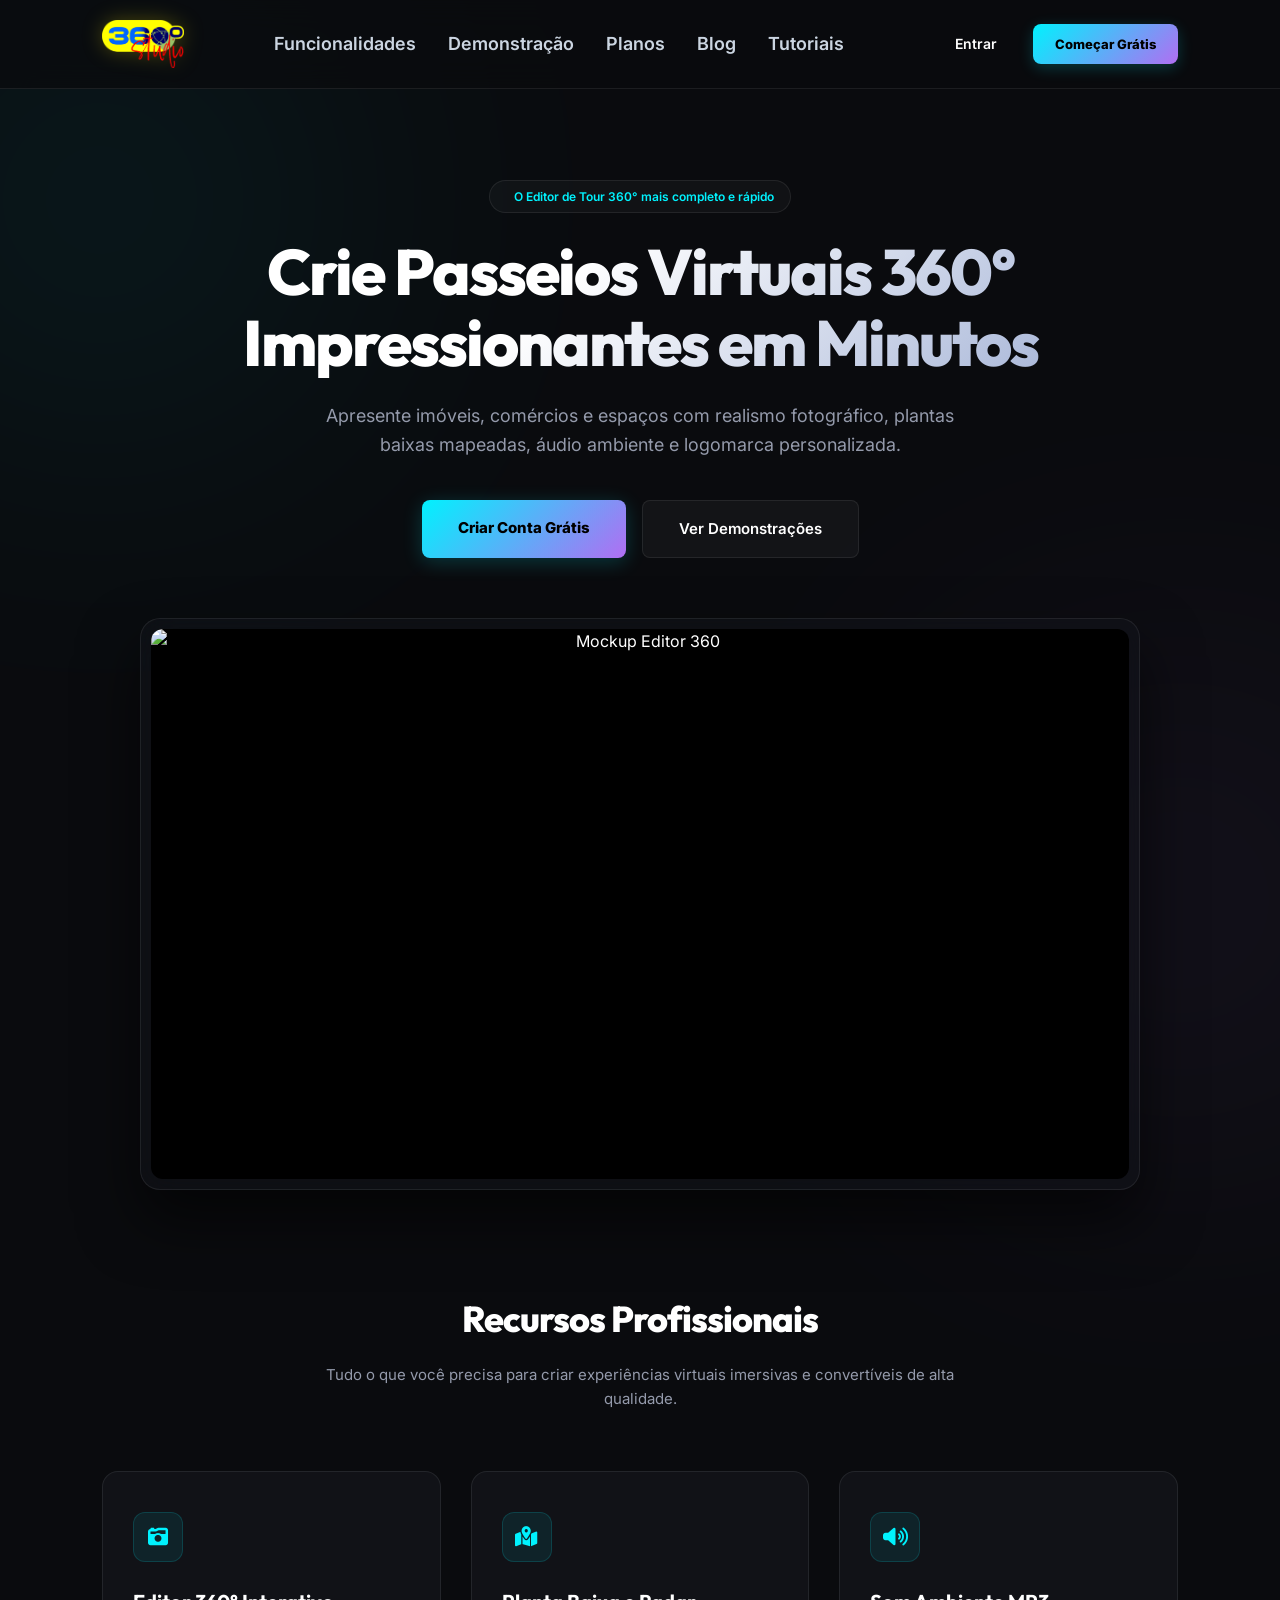
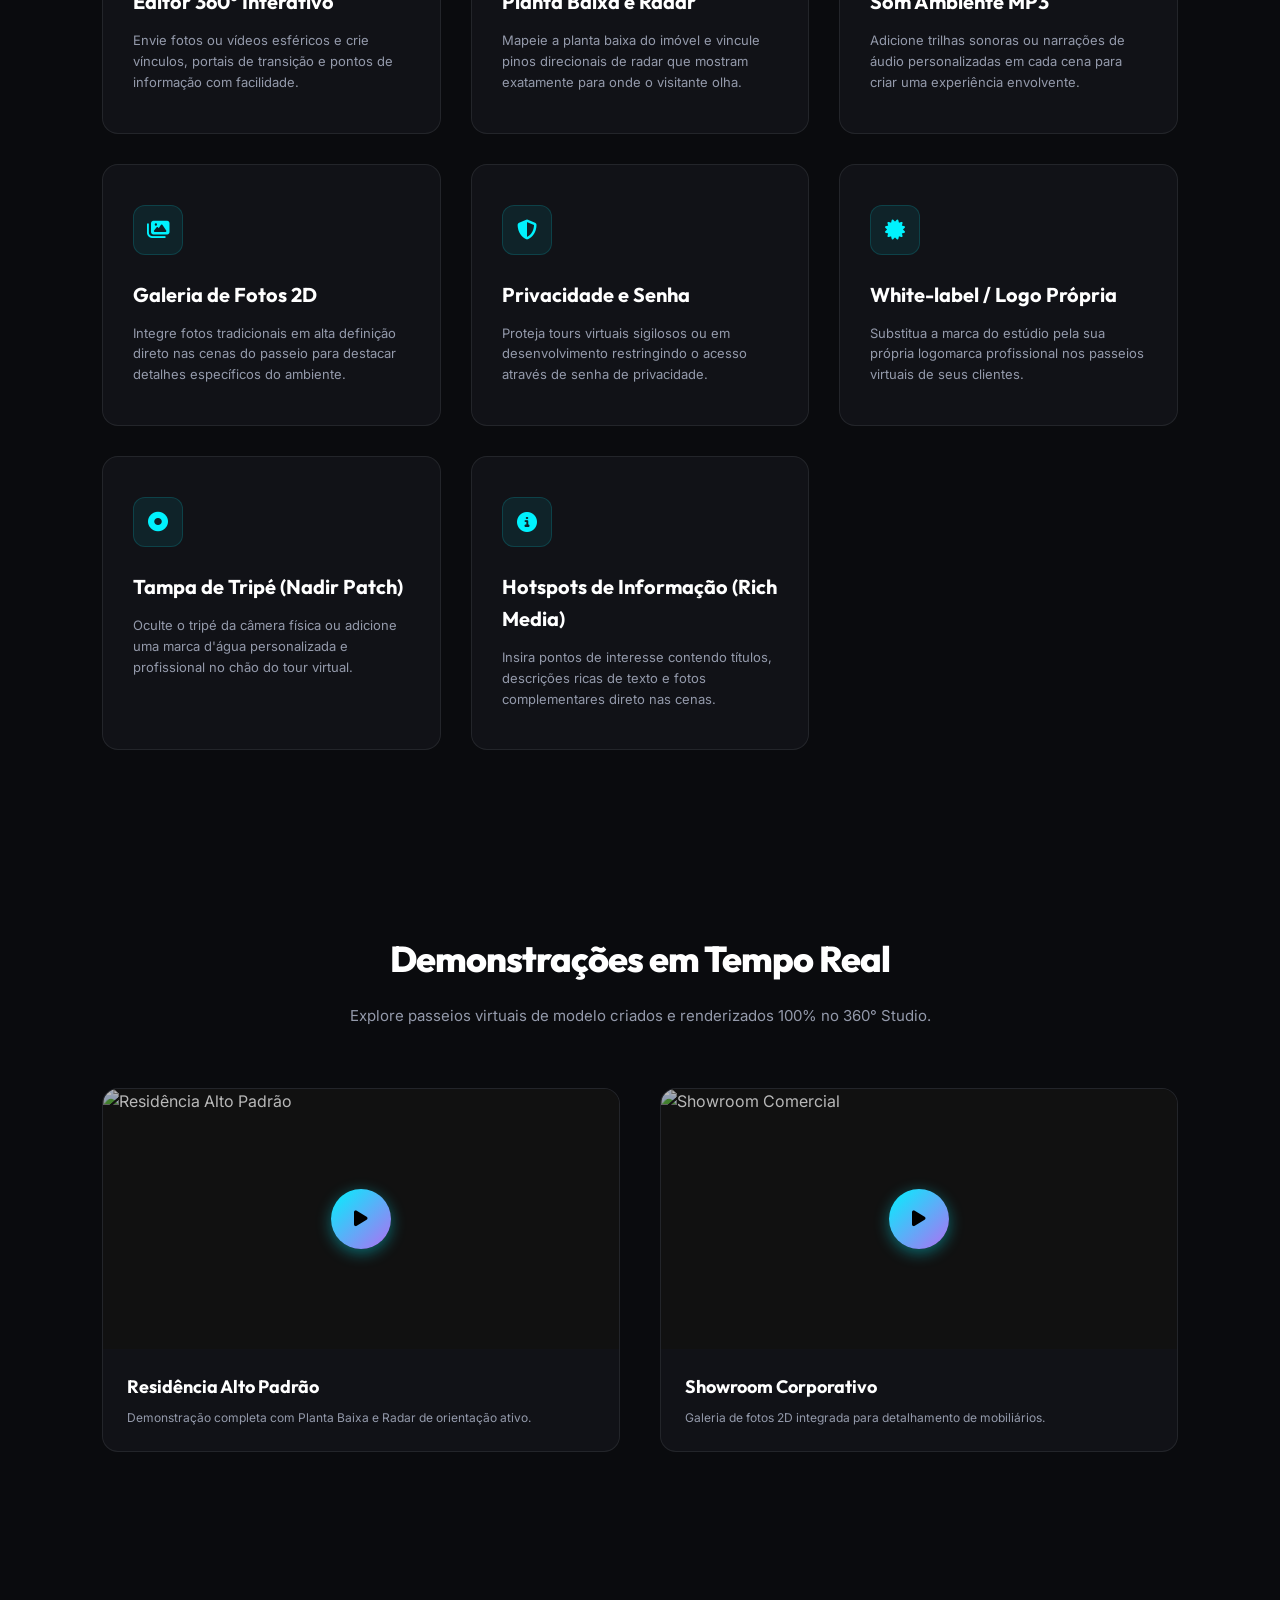
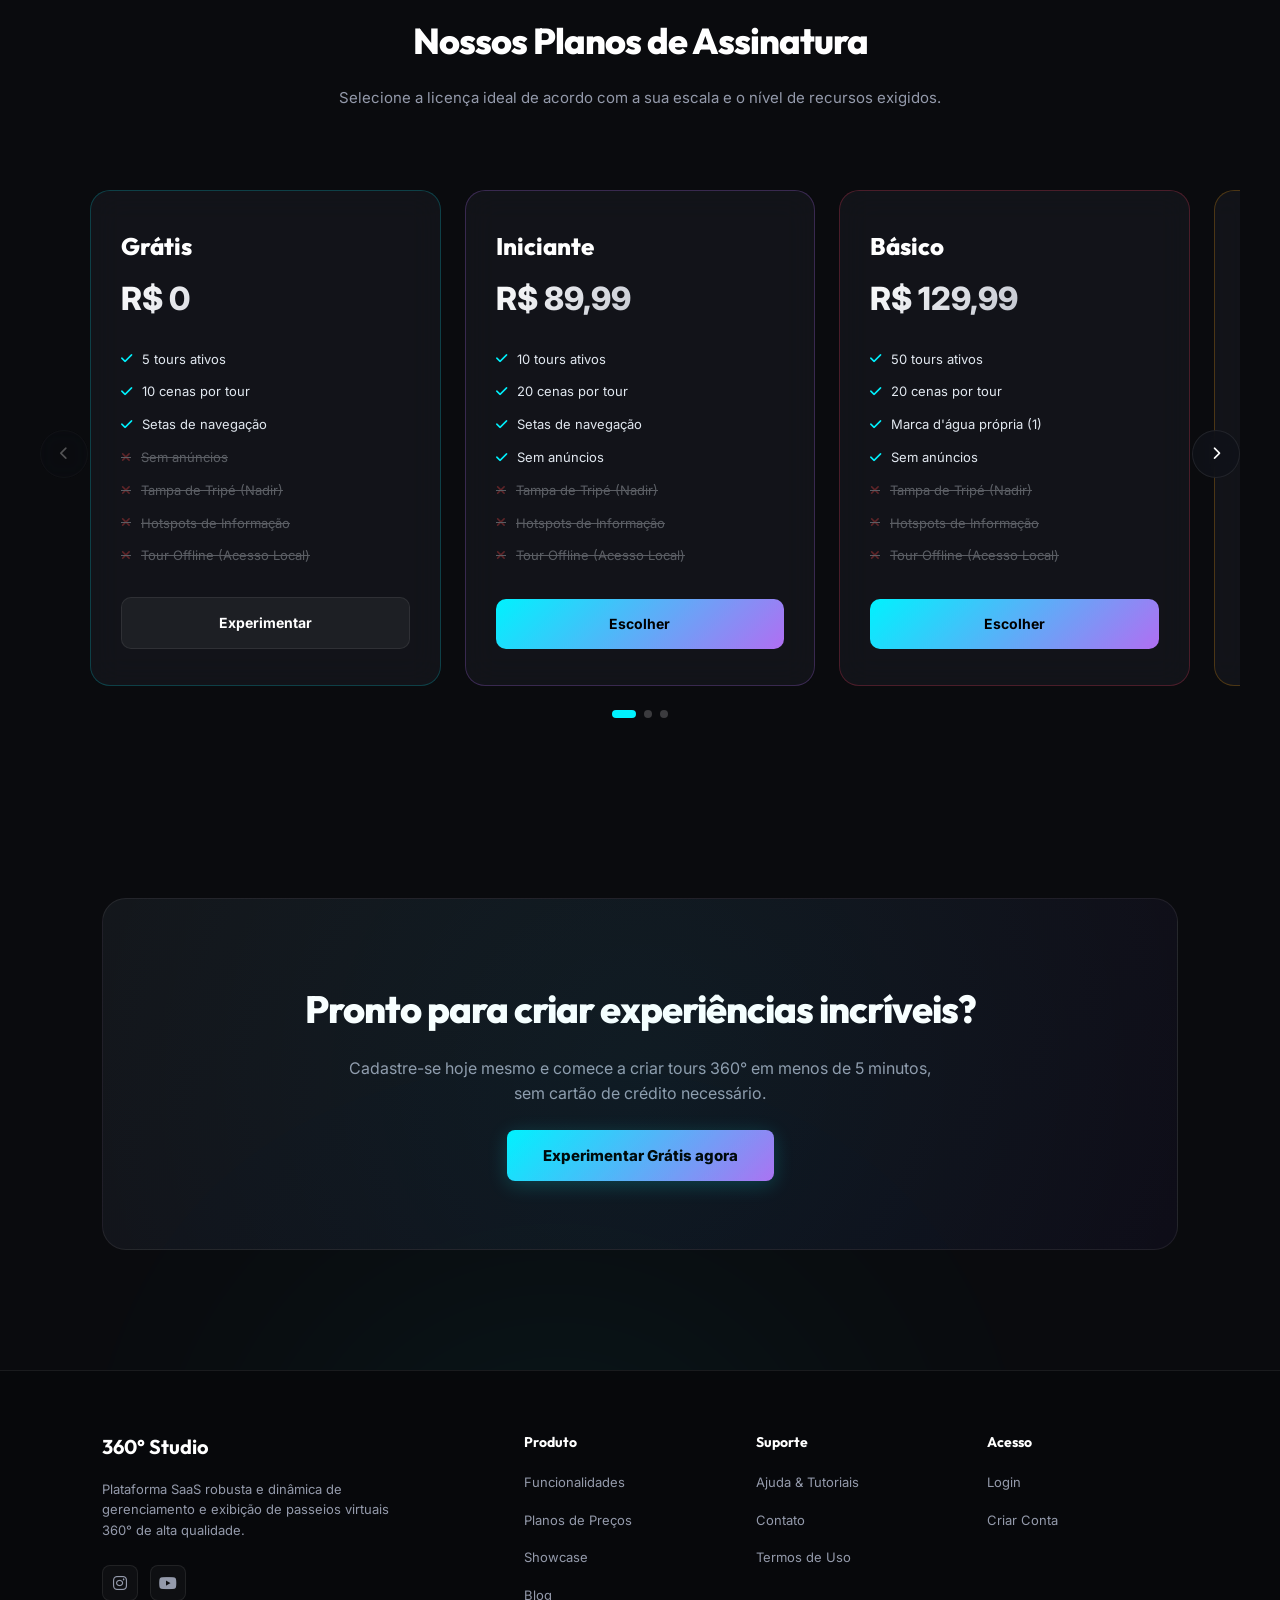
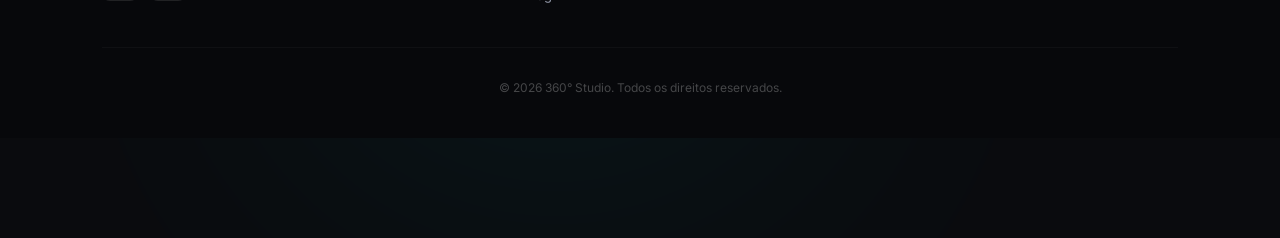
==== commit 77187e8e: "feat(scenes-hotspots): edicao inline de nomes de cena, numeracao de slides no topo, selecao visual d" ====
--- a/index.html
+++ b/index.html
@@ -34,7 +34,7 @@
     <!-- A-Frame Look-At Component -->
     <script src="https://unpkg.com/aframe-look-at-component@0.8.0/dist/aframe-look-at-component.min.js"></script>
     <!-- Custom CSS -->
-    <link rel="stylesheet" href="style.css?v=1.6.2">
+    <link rel="stylesheet" href="style.css?v=1.6.6">
     <!-- Favicon -->
     <link rel="icon" type="image/png" href="assets/favicon.png">
 </head>
@@ -247,7 +247,7 @@
                             </div>
 
                             <!-- Som Ambiente (MP3) -->
-                            <div style="margin-top: 15px;">
+                            <div class="setting-item" id="sound-settings-item" style="margin-top: 15px;">
                                 <label style="font-size: 11px; color: var(--text-secondary); display: block; margin-bottom: 5px;">Som Ambiente (MP3)</label>
                                 <div id="audio-upload-zone" class="audio-upload-zone" style="border: 1px dashed rgba(255, 255, 255, 0.15); border-radius: 6px; padding: 12px; text-align: center; cursor: pointer; background: rgba(0,0,0,0.15); transition: all 0.3s;">
                                     <i class="fa-solid fa-volume-high" style="font-size: 16px; color: var(--color-purple); margin-bottom: 4px; display: block;"></i>
@@ -264,7 +264,7 @@
                             </div>
 
                             <!-- Galeria 2D Complementar -->
-                            <div style="margin-top: 15px;">
+                            <div class="setting-item" id="gallery-settings-item" style="margin-top: 15px;">
                                 <label style="font-size: 11px; color: var(--text-secondary); display: block; margin-bottom: 5px;">Galeria de Imagens 2D</label>
                                 <div id="gallery-upload-zone" style="border: 1px dashed rgba(255, 255, 255, 0.15); border-radius: 6px; padding: 12px; text-align: center; cursor: pointer; background: rgba(0,0,0,0.15); transition: all 0.3s; margin-bottom: 8px;">
                                     <i class="fa-solid fa-images" style="font-size: 16px; color: var(--color-blue); margin-bottom: 4px; display: block;"></i>
@@ -280,7 +280,7 @@
                     <div class="drawer-pane" id="pane-settings" style="display: none;">
                         <div class="settings-section" id="tour-settings-sidebar-section" style="padding: 16px 20px;">
                             <!-- Upload de Logomarca -->
-                            <div class="setting-item">
+                            <div class="setting-item" id="logo-settings-item">
                                 <label style="font-size: 11px; color: var(--text-secondary); display: block; margin-bottom: 5px;">Logomarca do Cliente</label>
                                 <div id="logo-upload-zone" class="logo-upload-zone" style="border: 1px dashed rgba(255, 255, 255, 0.15); border-radius: 6px; padding: 12px; text-align: center; cursor: pointer; background: rgba(0,0,0,0.15); transition: all 0.3s;">
                                     <i class="fa-solid fa-cloud-arrow-up" style="font-size: 16px; color: var(--color-accent); margin-bottom: 4px; display: block;"></i>
@@ -356,7 +356,7 @@
                             </div>
 
                             <!-- Integração Google Street View -->
-                            <div class="setting-item" style="margin-top: 15px; border-top: 1px solid rgba(255,255,255,0.08); padding-top: 15px;">
+                            <div class="setting-item" id="gsv-settings-item" style="margin-top: 15px; border-top: 1px solid rgba(255,255,255,0.08); padding-top: 15px;">
                                 <div style="display: flex; justify-content: space-between; align-items: center; margin-bottom: 8px;">
                                     <label style="font-size: 11px; color: var(--text-secondary); margin: 0; display: flex; align-items: center; gap: 6px;">
                                         <i class="fa-solid fa-street-view" style="color: #ea4335;"></i> Google Street View
@@ -391,7 +391,12 @@
                     </a>
                     <div class="tour-info" style="border-left: 1px solid rgba(255,255,255,0.1); padding-left: 15px;">
                         <h1 id="tour-display-title">Meu Tour Virtual 360</h1>
-                        <p id="scene-display-title">Nenhuma cena selecionada</p>
+                        <div class="scene-display-wrapper" style="display: flex; align-items: center; gap: 8px;">
+                            <p id="scene-display-title" style="margin: 0;">Nenhuma cena selecionada</p>
+                            <button id="btn-edit-active-scene-title" class="btn-rename-header" title="Renomear esta cena" style="display: none;">
+                                <i class="fa-solid fa-pen-to-square"></i>
+                            </button>
+                        </div>
                     </div>
                 </div>
                 <div style="display: flex; align-items: center; gap: 10px;">
@@ -618,9 +623,15 @@
                     </select>
                 </div>
                 <div class="form-group" id="hotspot-target-group">
-                    <label for="hotspot-target">Destino do Portal (Cena)</label>
-                    <select id="hotspot-target">
-                        <!-- Cenas disponíveis serão carregadas aqui -->
+                    <label style="display: flex; justify-content: space-between; align-items: center; margin-bottom: 8px;">
+                        <span><i class="fa-solid fa-signs-post" style="color: var(--color-accent); margin-right: 6px;"></i> Escolha a Cena de Destino</span>
+                        <span id="hotspot-target-selected-name" style="font-size: 11px; color: var(--color-accent); font-weight: 600;">Selecione</span>
+                    </label>
+                    <div id="hotspot-target-thumbs-grid" class="hotspot-target-thumbs-grid">
+                        <!-- Miniaturas das cenas renderizadas dinamicamente via JS -->
+                    </div>
+                    <select id="hotspot-target" style="display: none;">
+                        <!-- Fallback / Cenas disponíveis para sincronização -->
                     </select>
                 </div>
                 <div id="hotspot-info-group" style="display: none; flex-direction: column; gap: 12px; margin-bottom: 15px;">
@@ -747,24 +758,24 @@
                 </div>
             </div>
         </div>
-
-        <!-- Modal de Bloqueio por Limite do Plano / Upgrade CTA -->
-        <div id="scene-locked-modal" class="modal-overlay">
-            <div class="modal-card glassmorphism-card locked-cta-card">
-                <div class="locked-icon-wrapper">
-                    <i class="fa-solid fa-lock animate-pulse"></i>
-                </div>
-                <h3 id="locked-modal-title">Cena Bloqueada pelo Limite do Plano</h3>
-                <p id="locked-modal-desc">
-                    Seu plano atual (<span id="locked-plan-name" style="font-weight: bold; color: #00f2fe;">Grátis</span>) permite a navegação nas primeiras <span id="locked-plan-limit" style="font-weight: bold; color: #fff;">10 cenas</span> deste tour.<br><br>
-                    Esta foto 360° foi enviada e salva com sucesso, mas para torná-la navegável para você e seus visitantes, faça o upgrade da sua assinatura!
-                </p>
-                <div class="locked-modal-actions">
-                    <button class="btn btn-secondary" id="btn-close-locked-modal">Fechar</button>
-                    <a href="plans.html" class="btn btn-accent btn-upgrade-cta">
-                        <i class="fa-solid fa-crown"></i> Desbloquear Todas as Cenas
-                    </a>
-                </div>
+    </div>
+
+    <!-- Modal de Bloqueio por Limite do Plano / Upgrade CTA -->
+    <div id="scene-locked-modal" class="modal-overlay" style="z-index: 2500;">
+        <div class="modal-card glassmorphism-card locked-cta-card">
+            <div class="locked-icon-wrapper">
+                <i class="fa-solid fa-lock animate-pulse"></i>
+            </div>
+            <h3 id="locked-modal-title">Cena Bloqueada pelo Limite do Plano</h3>
+            <p id="locked-modal-desc">
+                Seu plano atual permite a navegação nas primeiras cenas deste tour.<br><br>
+                Esta foto 360° foi salva com sucesso, mas para torná-la navegável para você e seus visitantes, faça o upgrade da sua assinatura!
+            </p>
+            <div class="locked-modal-actions">
+                <button class="btn btn-secondary" id="btn-close-locked-modal">Fechar</button>
+                <a href="plans.html" class="btn btn-accent btn-upgrade-cta">
+                    <i class="fa-solid fa-crown"></i> Ver Planos & Upgrade
+                </a>
             </div>
         </div>
     </div>
@@ -847,7 +858,7 @@
     <div id="toast-container" class="toast-container"></div>
 
     <!-- Custom Script -->
-    <script src="insp_stitcher.js?v=1.6.2"></script>
-    <script src="app.js?v=1.6.2"></script>
+    <script src="insp_stitcher.js?v=1.6.6"></script>
+    <script src="app.js?v=1.6.6"></script>
 </body>
 </html>
--- a/style.css
+++ b/style.css
@@ -1826,15 +1826,26 @@
     left: 0;
     right: 0;
     bottom: 0;
-    background: rgba(13, 14, 18, 0.9);
-    backdrop-filter: blur(4px);
+    background: rgba(13, 14, 18, 0.92);
+    backdrop-filter: blur(5px);
     z-index: 10;
     display: flex;
     justify-content: center;
     align-items: center;
     border-radius: 8px;
-    border: 1px dashed rgba(255, 255, 255, 0.1);
+    border: 1px dashed rgba(255, 68, 68, 0.35);
     pointer-events: auto;
+    cursor: pointer;
+    transition: all 0.25s ease;
+}
+.plan-feature-lock-overlay:hover {
+    background: rgba(26, 12, 18, 0.95);
+    border-color: #ff4444;
+    box-shadow: 0 0 20px rgba(255, 68, 68, 0.25);
+}
+.plan-feature-lock-overlay:hover .lock-overlay-content i {
+    transform: scale(1.15);
+    color: #ff6b6b;
 }
 .plan-feature-lock-overlay .lock-overlay-content {
     text-align: center;
@@ -2153,6 +2164,72 @@
     z-index: 2;
 }
 
+/* --- BADGES DE NUMERAÇÃO E ORDEM DE CENAS (ex: 1/20, 2/20, 21/20) --- */
+.scene-order-badge {
+    font-size: 9px;
+    font-weight: 700;
+    padding: 1px 6px;
+    border-radius: 4px;
+    background: rgba(0, 242, 254, 0.12);
+    color: #00f2fe;
+    border: 1px solid rgba(0, 242, 254, 0.3);
+    display: inline-flex;
+    align-items: center;
+    letter-spacing: 0.3px;
+}
+
+.scene-order-badge.locked {
+    background: rgba(255, 68, 68, 0.2);
+    color: #ff6b6b;
+    border-color: rgba(255, 68, 68, 0.45);
+}
+
+.scene-thumb-index {
+    position: absolute;
+    bottom: 2px;
+    left: 2px;
+    font-size: 8px;
+    font-weight: 700;
+    padding: 1px 4px;
+    border-radius: 3px;
+    background: rgba(0, 0, 0, 0.75);
+    color: #fff;
+    backdrop-filter: blur(2px);
+    line-height: 1;
+    z-index: 3;
+    pointer-events: none;
+    border: 1px solid rgba(255, 255, 255, 0.15);
+}
+
+.scene-nav-thumb .thumb-pos-badge {
+    position: absolute;
+    top: 2px;
+    left: 2px;
+    background: rgba(0, 0, 0, 0.75);
+    color: #00f2fe;
+    font-size: 8px;
+    font-weight: 700;
+    padding: 1px 4px;
+    border-radius: 3px;
+    line-height: 1;
+    z-index: 3;
+    pointer-events: none;
+    border: 1px solid rgba(0, 242, 254, 0.3);
+}
+
+.scene-nav-thumb.locked .thumb-pos-badge {
+    background: rgba(255, 68, 68, 0.85);
+    color: #fff;
+    border-color: rgba(255, 68, 68, 0.6);
+}
+
+#scene-locked-modal.active {
+    display: flex !important;
+    opacity: 1 !important;
+    pointer-events: auto !important;
+    z-index: 2500 !important;
+}
+
 /* Modal de Bloqueio por Limite do Plano / CTA de Upgrade */
 .locked-cta-card {
     text-align: center;
@@ -2464,5 +2541,252 @@
     transform: scale(1.12);
 }
 
-
-
+/* --- EDIÇÃO INLINE DO NOME DE CENAS --- */
+.scene-title-wrapper {
+    display: flex;
+    align-items: center;
+    gap: 6px;
+    width: 100%;
+}
+
+.scene-rename-wrapper {
+    display: flex;
+    align-items: center;
+    gap: 4px;
+    width: 100%;
+    margin-bottom: 4px;
+}
+
+.scene-rename-input {
+    flex: 1;
+    min-width: 0;
+    padding: 4px 8px;
+    background: #0f1117;
+    border: 1px solid #00f2fe;
+    border-radius: 6px;
+    color: #ffffff;
+    font-size: 13px;
+    font-weight: 600;
+    font-family: inherit;
+    outline: none;
+    box-shadow: 0 0 8px rgba(0, 242, 254, 0.3);
+    transition: all 0.2s ease;
+}
+
+.scene-rename-input:focus {
+    border-color: #38bdf8;
+    box-shadow: 0 0 12px rgba(56, 189, 248, 0.45);
+}
+
+.btn-inline-action {
+    width: 24px;
+    height: 24px;
+    display: flex;
+    align-items: center;
+    justify-content: center;
+    border-radius: 5px;
+    border: none;
+    cursor: pointer;
+    font-size: 11px;
+    transition: all 0.15s ease;
+    padding: 0;
+    flex-shrink: 0;
+}
+
+.btn-inline-save {
+    background: rgba(16, 185, 129, 0.2);
+    border: 1px solid rgba(16, 185, 129, 0.5);
+    color: #10b981;
+}
+
+.btn-inline-save:hover {
+    background: #10b981;
+    color: #0b0e14;
+    transform: scale(1.08);
+}
+
+.btn-inline-cancel {
+    background: rgba(255, 74, 90, 0.15);
+    border: 1px solid rgba(255, 74, 90, 0.4);
+    color: #ff4a5a;
+}
+
+.btn-inline-cancel:hover {
+    background: #ff4a5a;
+    color: #fff;
+    transform: scale(1.08);
+}
+
+.btn-rename-header {
+    background: rgba(255, 255, 255, 0.05);
+    border: 1px solid rgba(255, 255, 255, 0.12);
+    color: #94a3b8;
+    width: 26px;
+    height: 26px;
+    border-radius: 6px;
+    display: inline-flex;
+    align-items: center;
+    justify-content: center;
+    cursor: pointer;
+    font-size: 12px;
+    transition: all 0.2s ease;
+    padding: 0;
+}
+
+.btn-rename-header:hover {
+    background: rgba(0, 242, 254, 0.15);
+    border-color: #00f2fe;
+    color: #00f2fe;
+    transform: scale(1.08);
+}
+
+/* --- GRADE DE MINIATURAS VISUAIS DE DESTINO DO HOTSPOT --- */
+.hotspot-target-thumbs-grid {
+    display: grid;
+    grid-template-columns: repeat(auto-fill, minmax(130px, 1fr));
+    gap: 10px;
+    max-height: 230px;
+    overflow-y: auto;
+    padding: 6px;
+    margin-bottom: 8px;
+    border-radius: 8px;
+    border: 1px solid rgba(255, 255, 255, 0.08);
+    background: rgba(10, 11, 16, 0.7);
+}
+
+.hotspot-target-thumb-card {
+    position: relative;
+    border-radius: 8px;
+    overflow: hidden;
+    background: #14161f;
+    border: 1.5px solid rgba(255, 255, 255, 0.1);
+    cursor: pointer;
+    transition: all 0.22s cubic-bezier(0.4, 0, 0.2, 1);
+    display: flex;
+    flex-direction: column;
+}
+
+.hotspot-target-thumb-card:hover {
+    border-color: rgba(0, 242, 254, 0.6);
+    transform: translateY(-2px);
+    box-shadow: 0 6px 16px rgba(0, 0, 0, 0.5);
+}
+
+.hotspot-target-thumb-card.active {
+    border-color: #00f2fe !important;
+    box-shadow: 0 0 14px rgba(0, 242, 254, 0.45);
+    background: #161c28;
+}
+
+.hotspot-target-thumb-img-wrap {
+    position: relative;
+    width: 100%;
+    aspect-ratio: 16 / 9;
+    background: #0d0e14;
+    overflow: hidden;
+}
+
+.hotspot-target-thumb-img-wrap img {
+    width: 100%;
+    height: 100%;
+    object-fit: cover;
+    display: block;
+    transition: transform 0.3s ease;
+}
+
+.hotspot-target-thumb-card:hover .hotspot-target-thumb-img-wrap img {
+    transform: scale(1.06);
+}
+
+.hotspot-target-thumb-meta {
+    padding: 6px 8px;
+    display: flex;
+    flex-direction: column;
+    gap: 2px;
+}
+
+.hotspot-target-thumb-title {
+    font-size: 11px;
+    font-weight: 600;
+    color: #e2e8f0;
+    overflow: hidden;
+    text-overflow: ellipsis;
+    white-space: nowrap;
+    line-height: 1.3;
+}
+
+.hotspot-target-thumb-card.active .hotspot-target-thumb-title {
+    color: #00f2fe;
+}
+
+.hotspot-target-badge-pos {
+    position: absolute;
+    top: 5px;
+    left: 5px;
+    background: rgba(13, 14, 18, 0.85);
+    backdrop-filter: blur(4px);
+    color: #00f2fe;
+    font-size: 9px;
+    font-weight: 700;
+    padding: 1px 5px;
+    border-radius: 4px;
+    border: 1px solid rgba(0, 242, 254, 0.3);
+    z-index: 2;
+}
+
+.hotspot-target-badge-check {
+    position: absolute;
+    top: 5px;
+    right: 5px;
+    width: 18px;
+    height: 18px;
+    border-radius: 50%;
+    background: #00f2fe;
+    color: #0a0b0e;
+    display: flex;
+    align-items: center;
+    justify-content: center;
+    font-size: 10px;
+    font-weight: 900;
+    box-shadow: 0 0 8px rgba(0, 242, 254, 0.8);
+    z-index: 3;
+}
+
+.hotspot-target-thumb-card.locked {
+    opacity: 0.6;
+    border-color: rgba(255, 74, 90, 0.3);
+}
+
+.hotspot-target-thumb-card.locked .hotspot-target-badge-pos {
+    color: #ff6b7a;
+    border-color: rgba(255, 74, 90, 0.4);
+}
+
+.hotspot-target-locked-overlay {
+    position: absolute;
+    inset: 0;
+    background: rgba(10, 11, 16, 0.7);
+    display: flex;
+    align-items: center;
+    justify-content: center;
+    color: #ff4a5a;
+    font-size: 16px;
+    z-index: 2;
+}
+
+/* Botão de Navegação Imediata no Card do Hotspot */
+.action-icon-btn.btn-goto-hotspot {
+    color: #38bdf8;
+    background: rgba(56, 189, 248, 0.1);
+    border-color: rgba(56, 189, 248, 0.25);
+}
+
+.action-icon-btn.btn-goto-hotspot:hover {
+    background: rgba(56, 189, 248, 0.25);
+    border-color: #38bdf8;
+    color: #ffffff;
+    transform: scale(1.1);
+}
+
+
+
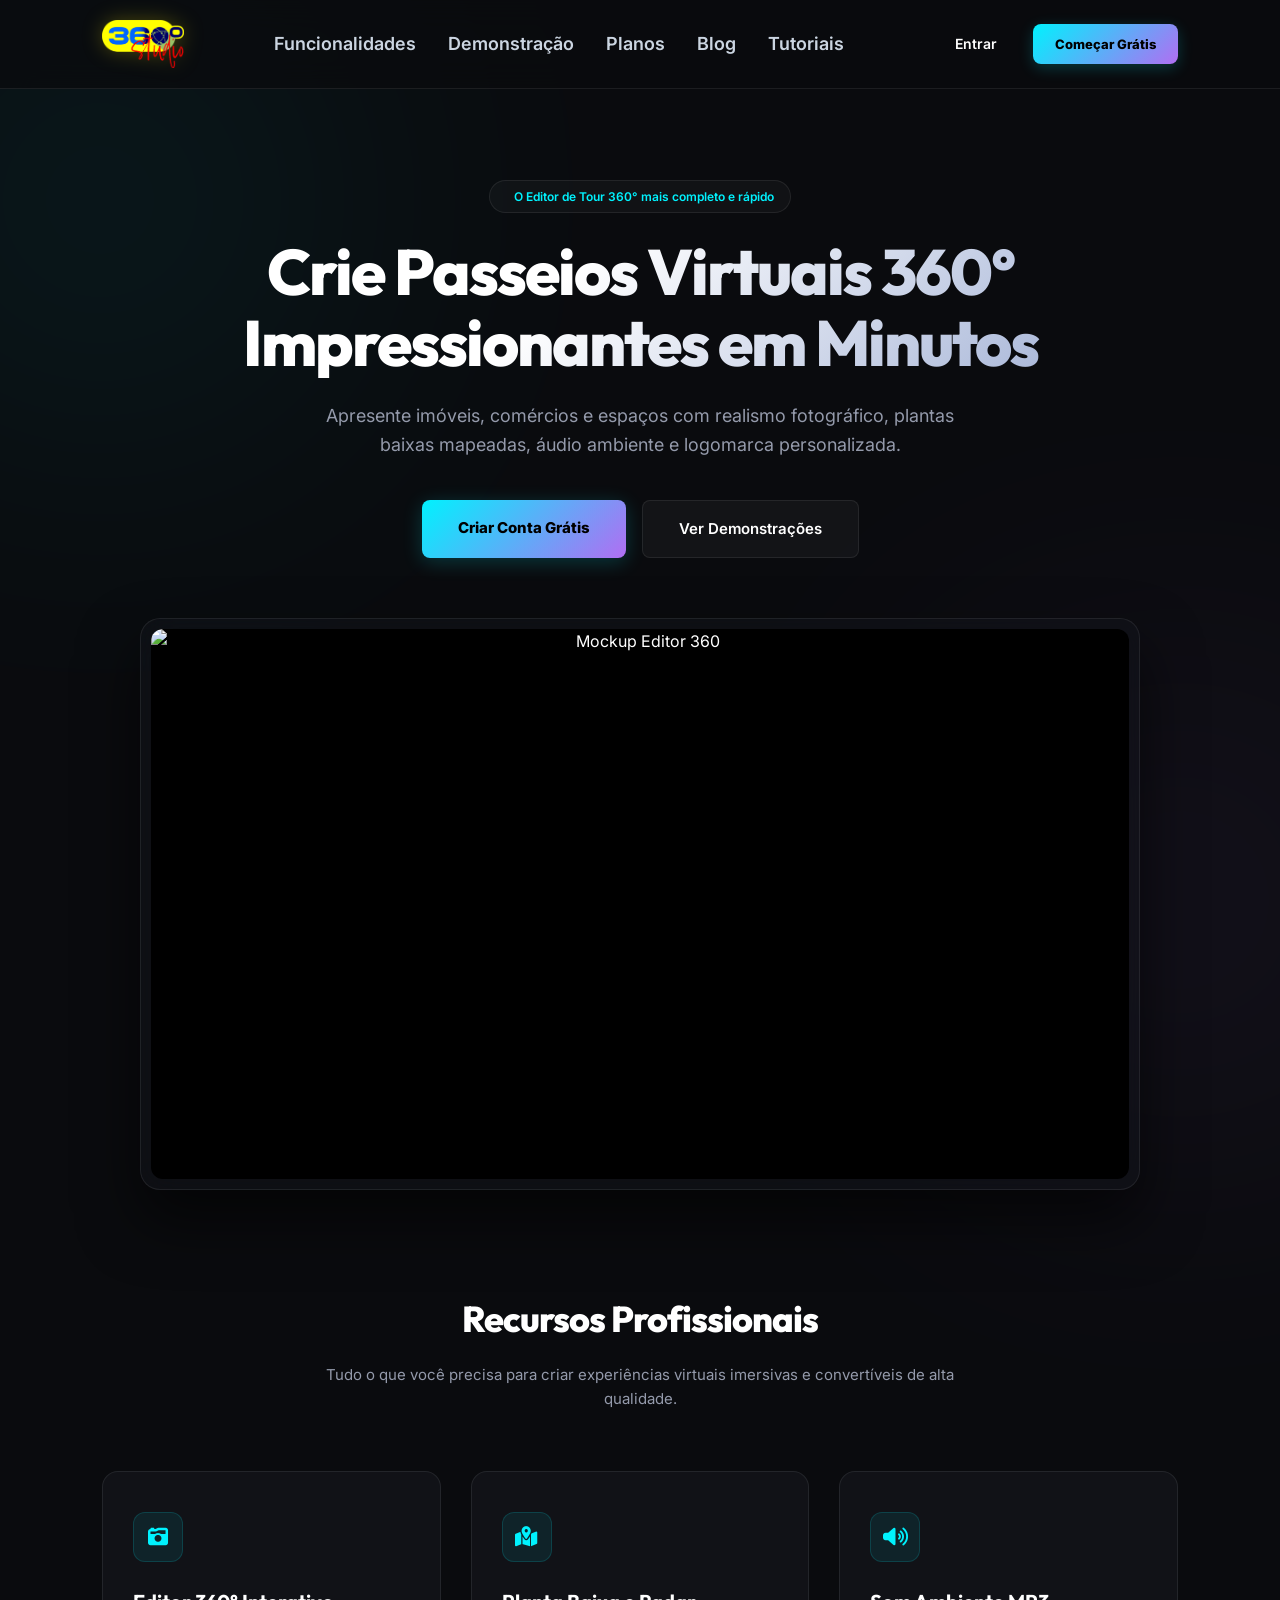
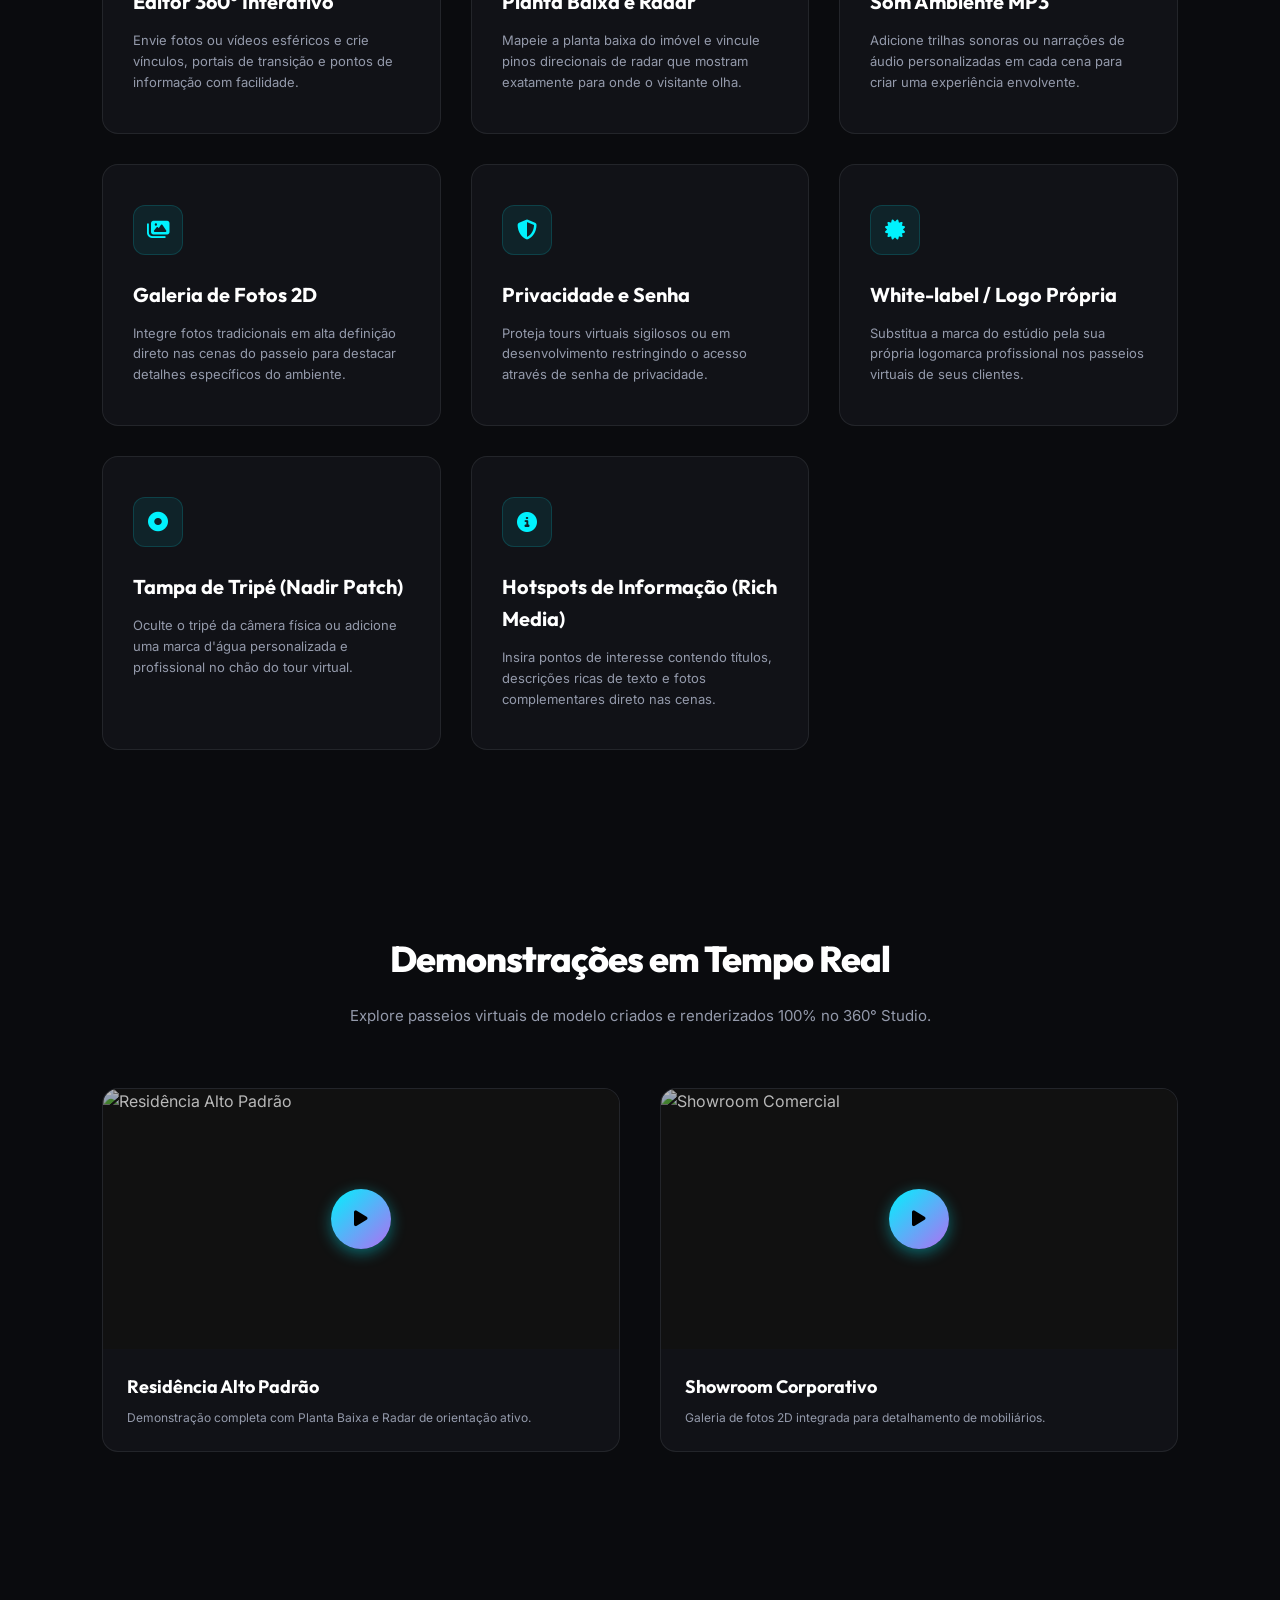
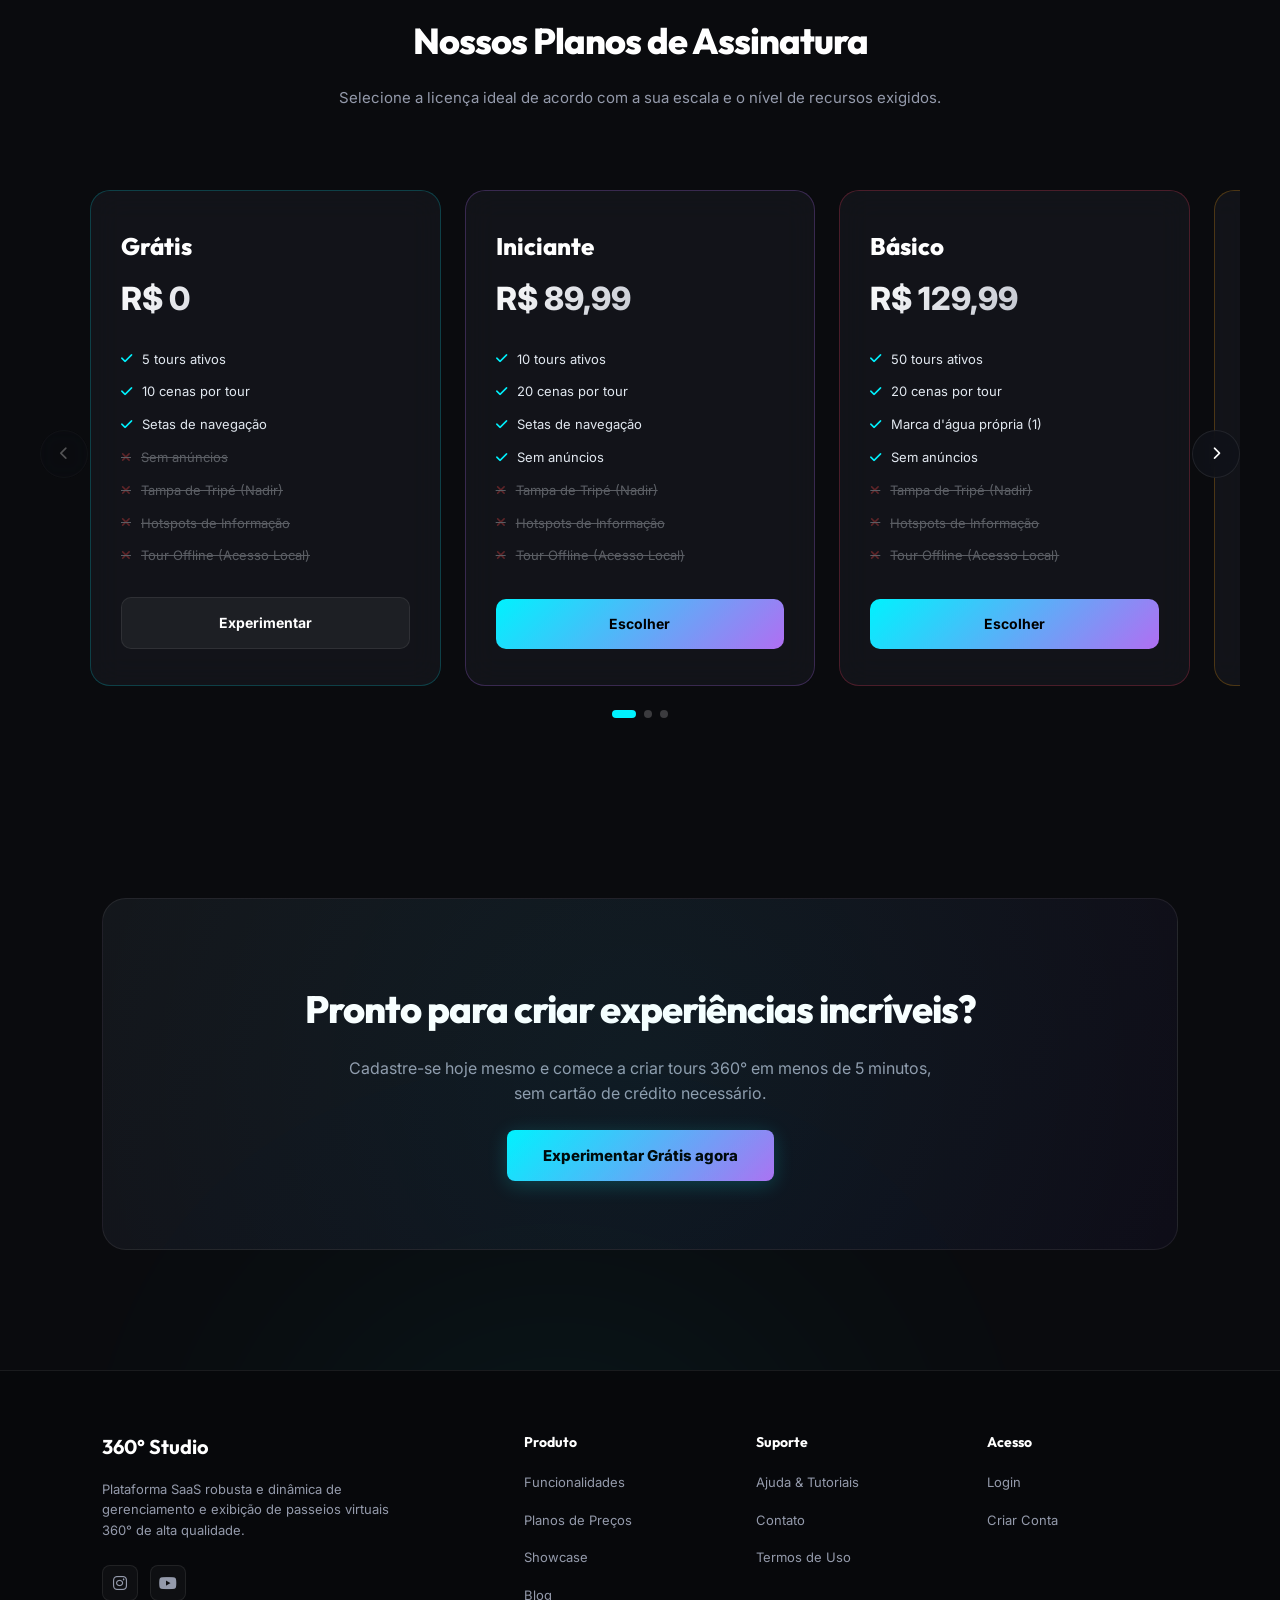
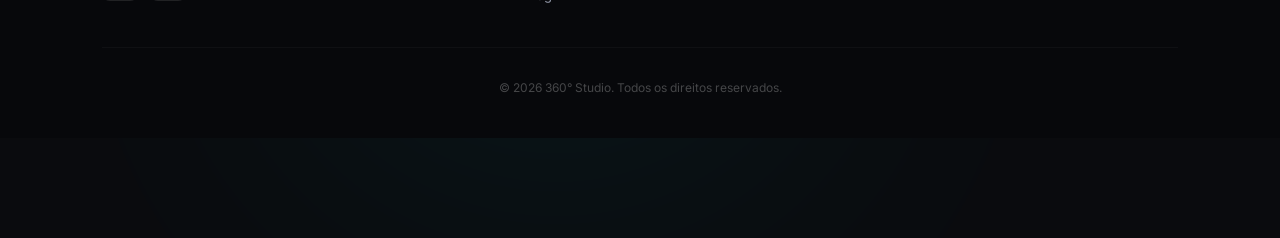
==== commit 907b06bf: "feat(hotspots): criacao automatica de portal de retorno bidirecional (180 graus)" ====
--- a/index.html
+++ b/index.html
@@ -34,7 +34,7 @@
     <!-- A-Frame Look-At Component -->
     <script src="https://unpkg.com/aframe-look-at-component@0.8.0/dist/aframe-look-at-component.min.js"></script>
     <!-- Custom CSS -->
-    <link rel="stylesheet" href="style.css?v=1.6.6">
+    <link rel="stylesheet" href="style.css?v=1.6.7">
     <!-- Favicon -->
     <link rel="icon" type="image/png" href="assets/favicon.png">
 </head>
@@ -633,6 +633,16 @@
                     <select id="hotspot-target" style="display: none;">
                         <!-- Fallback / Cenas disponíveis para sincronização -->
                     </select>
+                    <!-- CONTROLE DE PORTAL DE RETORNO AUTOMÁTICO (BIDIRECIONAL) -->
+                    <div id="hotspot-bidirectional-group" style="margin-top: 12px; background: rgba(0, 242, 254, 0.05); border: 1px solid rgba(0, 242, 254, 0.2); border-radius: 8px; padding: 10px 12px; transition: all 0.2s;">
+                        <label style="display: flex; align-items: center; gap: 9px; cursor: pointer; margin: 0; font-size: 12px; font-weight: 500; color: #fff;">
+                            <input type="checkbox" id="hotspot-create-return" checked style="accent-color: var(--color-accent); width: 16px; height: 16px; cursor: pointer;">
+                            <span>Criar portal de retorno em <strong id="hotspot-return-target-name" style="color: var(--color-accent);">[Cena]</strong></span>
+                        </label>
+                        <div style="font-size: 10px; color: var(--text-secondary); margin-left: 25px; margin-top: 3px;">
+                            Gera automaticamente um portal em 180° apontando de volta para a cena atual.
+                        </div>
+                    </div>
                 </div>
                 <div id="hotspot-info-group" style="display: none; flex-direction: column; gap: 12px; margin-bottom: 15px;">
                     <div class="form-group" style="margin-bottom: 0;">
@@ -858,7 +868,7 @@
     <div id="toast-container" class="toast-container"></div>
 
     <!-- Custom Script -->
-    <script src="insp_stitcher.js?v=1.6.6"></script>
-    <script src="app.js?v=1.6.6"></script>
+    <script src="insp_stitcher.js?v=1.6.7"></script>
+    <script src="app.js?v=1.6.7"></script>
 </body>
 </html>
